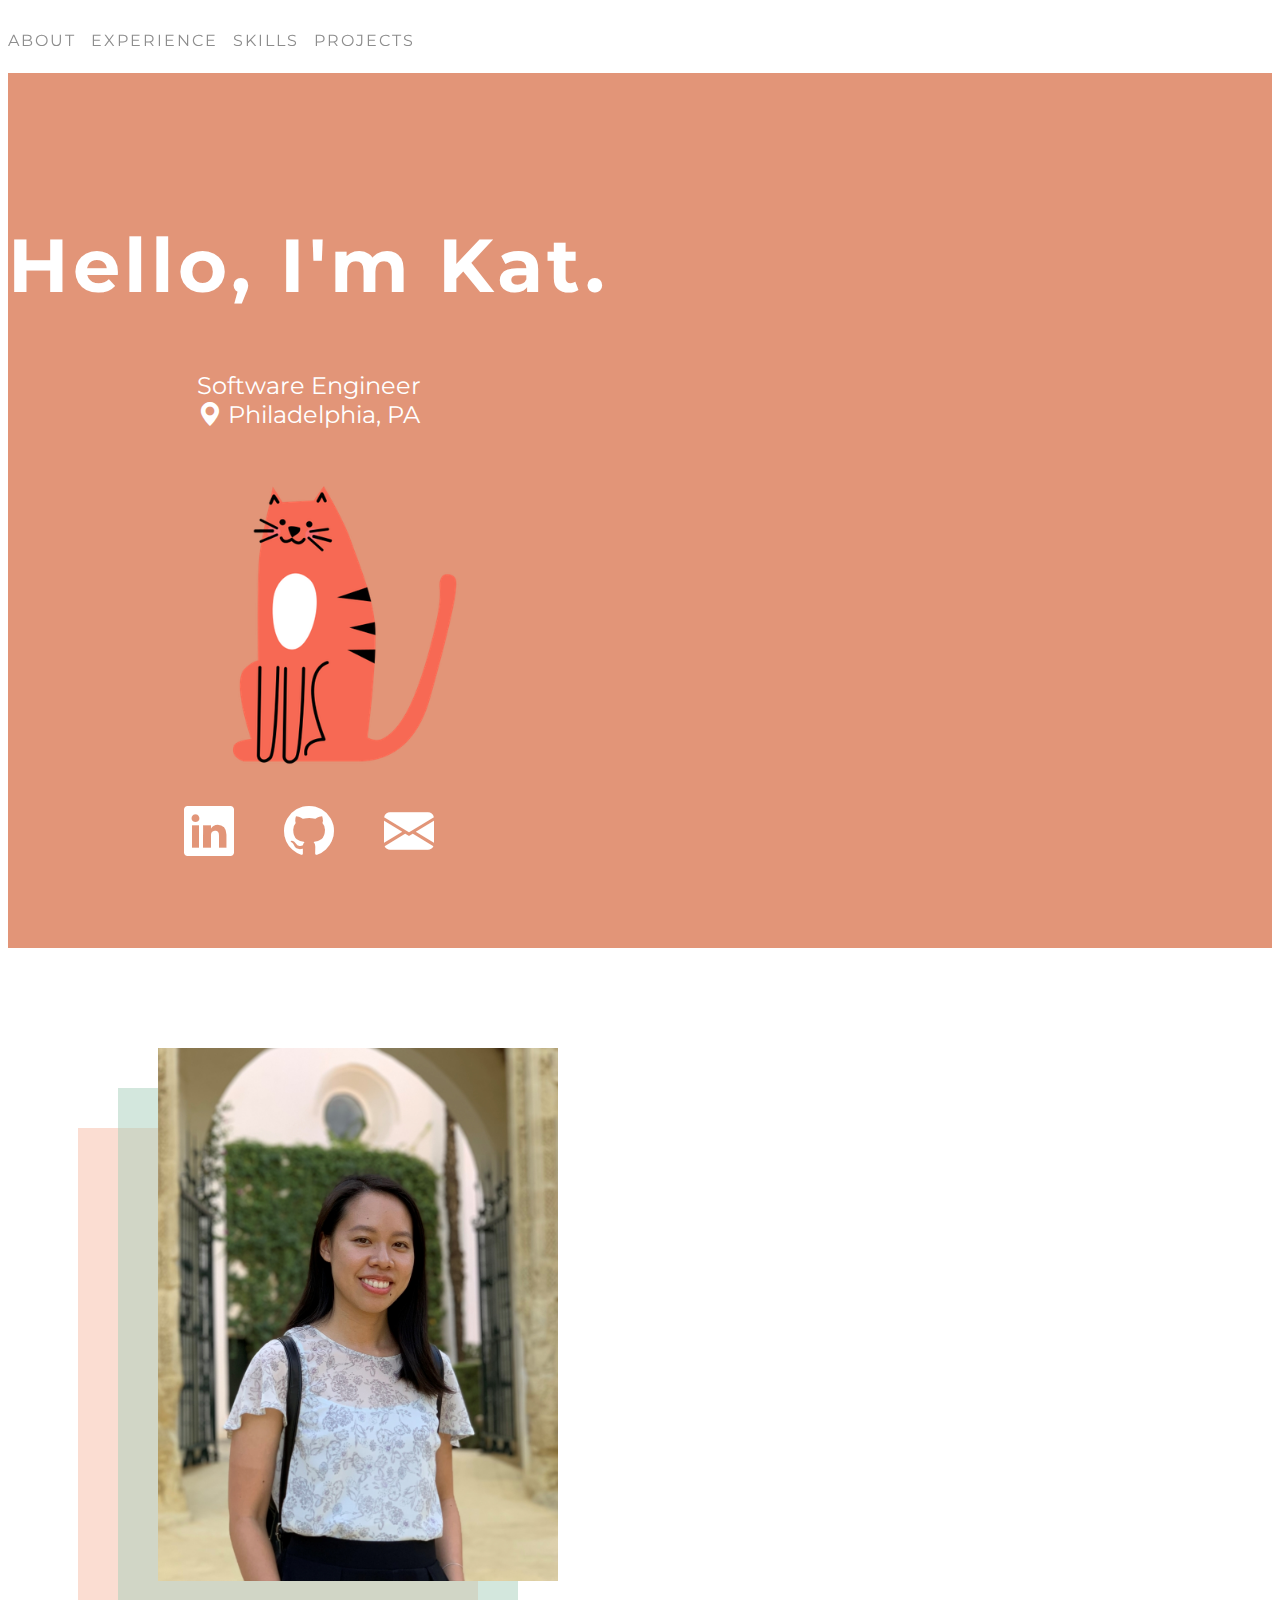
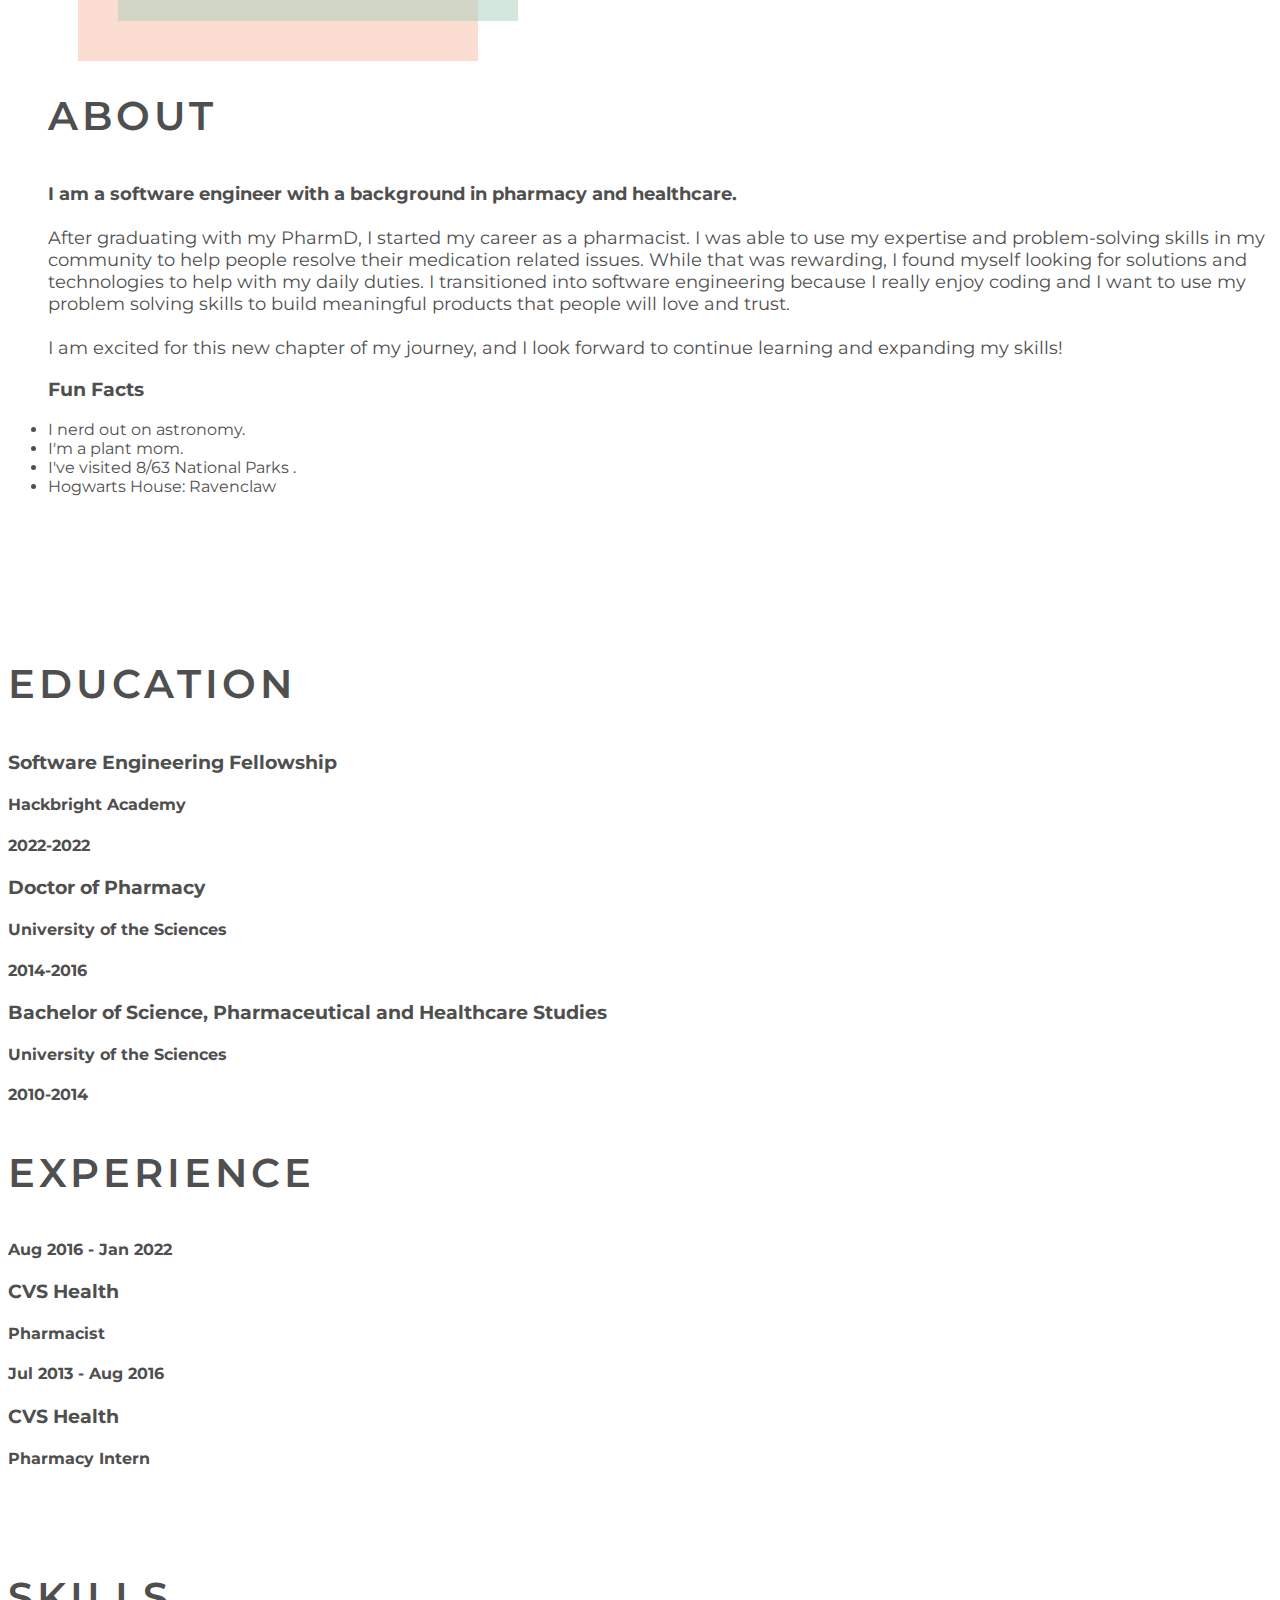
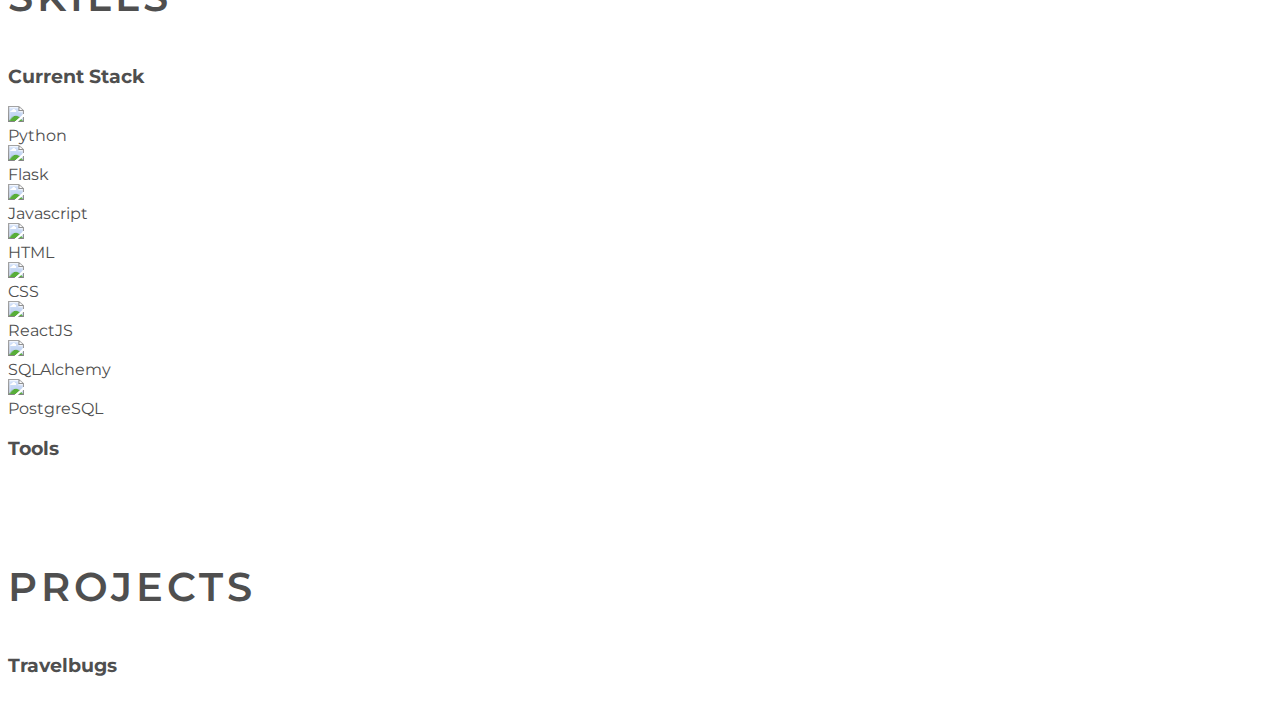
==== index.html @ 88a091b9 "updated about page, removed unused files" ====
<!DOCTYPE html>
<html lang="en">
  <head>
    <meta charset="UTF-8">
    <meta http-equiv="X-UA-Compatible" content="IE=edge">
    <meta name="viewport" content="initial-scale=1,maximum-scale=1,user-scalable=no">
    <meta name="description" content="Kat Jiang Portfolio">
    <meta name="author" content="Kat Jiang">
    <!-- Favicon -->
    <!-- <link rel="shortcut icon" type="image/svg+xml" href="/static/img/dragonfly-logo-dark.svg"/> -->

    <!-- Bootstrap -->
    <link href="https://cdn.jsdelivr.net/npm/bootstrap@5.1.3/dist/css/bootstrap.min.css" rel="stylesheet" integrity="sha384-1BmE4kWBq78iYhFldvKuhfTAU6auU8tT94WrHftjDbrCEXSU1oBoqyl2QvZ6jIW3" crossorigin="anonymous">
    <!-- Bootstrap Icons-->
    <link rel="stylesheet" href="https://cdn.jsdelivr.net/npm/bootstrap-icons@1.8.2/font/bootstrap-icons.css">

    <!-- Google fonts -->
    <link rel="preconnect" href="https://fonts.googleapis.com">
    <link rel="preconnect" href="https://fonts.gstatic.com" crossorigin>
    <link href="https://fonts.googleapis.com/css2?family=Montserrat:wght@300;400;600;700;800&display=swap" rel="stylesheet">
    <link href="https://fonts.googleapis.com/css2?family=Playfair+Display:wght@400;600;700&display=swap" rel="stylesheet">

    <!-- My style sheets -->
    <link href="index.css" rel="stylesheet">

    <!-- JavaScript Bundle with Popper -->
    <!-- <script src="https://cdn.jsdelivr.net/npm/bootstrap@5.1.3/dist/js/bootstrap.bundle.min.js" integrity="sha384-ka7Sk0Gln4gmtz2MlQnikT1wXgYsOg+OMhuP+IlRH9sENBO0LRn5q+8nbTov4+1p" crossorigin="anonymous"></script> -->

    <!-- Block title -->
    <title>
      Kat Jiang
    </title>
  </head>

  <body>
    <!-- Nav bar -->
    <nav id="navbar">
      <div class="container">
        <div class="nav">
          <a href="#about">About</a>
          <a href="#experience">Experience</a>
          <a href="#skills">Skills</a>
          <a href="#projects">Projects</a>
        </div>
      </div>
    </nav>
    <section id="start" class="main-section">
      <div class="container">
        <h1>Hello, I'm Kat.</h1>
        <div class="subtitle">
          Software Engineer <br>
          <i class="bi bi-geo-alt-fill"></i> Philadelphia, PA
        </div>
        <img src="img/orange-cat.png" class="cat">
        <div class="contact">
          <a href="https://www.linkedin.com/in/jiangkatherine/" target="_blank"><i class="bi bi-linkedin"></i></a>
          <a href="https://github.com/kat-jiang" target="_blank"><i class="bi bi-github"></i></a>
          <a href="mailto:katherine.jiang30@gmail.com" target="_blank"><i class="bi bi-envelope-fill"></i></a>
        </div>
      </div>
    </section>
    <section id="about">
      <div class="container">
        <div class="row">
          <div class="col-md-6 position-relative">
            <div class="img-container">
              <div class="shadow-one"></div>
              <div class="shadow-two"></div>
              <img src="img/portfolio-photo.jpg" class="profile-photo" alt="Kat's profile photo">
            </div>
          </div>
          <div class="col-md-6 bio">
            <h2>About</h2>
            <p>
              <b>I am a software engineer with a background in pharmacy and healthcare.</b>
              <br><br>
              After graduating with my PharmD, I started my career as a pharmacist. I was able to use my expertise and problem-solving skills in my community to help people resolve their medication related issues. While that was rewarding, I found myself looking for solutions and technologies to help with my daily duties. I transitioned into software engineering because I really enjoy coding and I want to use my problem solving skills to build meaningful products that people will love and trust.
              <br><br>
              I am excited for this new chapter of my journey, and I look forward to continue learning and expanding my skills!
            </p>
            <h3>Fun Facts</h3>
            <li>I nerd out on astronomy.</li>
            <li>I'm a plant mom.</li>
            <li>I've visited 8/63 National Parks .</li>
            <li>Hogwarts House: Ravenclaw</li>
          </div>
        </div>
      </div>
    </section>
    <section id="experience">
      <div class="container">
        <div class="row">
          <div class="col-md-6">
            <h2>Education</h2>
            <h3>Software Engineering Fellowship</h3>
            <h4>Hackbright Academy</h4>
            <h4>2022-2022</h4>
            <h3>Doctor of Pharmacy</h3>
            <h4>University of the Sciences</h4>
            <h4>2014-2016</h4>
            <h3>Bachelor of Science, Pharmaceutical and Healthcare Studies</h3>
            <h4>University of the Sciences</h4>
            <h4>2010-2014</h4>
          </div>
          <div class="col-md-6">
            <h2>Experience</h2>
            <h4>Aug 2016 - Jan 2022</h4>
            <h3>CVS Health</h3>
            <h4>Pharmacist</h4>

            <h4>Jul 2013 - Aug 2016</h4>
            <h3>CVS Health</h3>
            <h4>Pharmacy Intern</h4>
          </div>
        </div>
      </div>
    </section>
    <section id="skills">
      <div class="container">
        <h2>Skills</h2>

        <h3>Current Stack</h3>

        <img src="https://cdn.jsdelivr.net/gh/devicons/devicon/icons/python/python-original.svg" width="75"/>
        <div>Python</div>
        <img src="https://cdn.jsdelivr.net/gh/devicons/devicon/icons/flask/flask-original.svg" width="75"/>
        <div>Flask</div>
        <img src="https://cdn.jsdelivr.net/gh/devicons/devicon/icons/javascript/javascript-plain.svg" width="75"/>
        <div>Javascript</div>
        <img src="https://cdn.jsdelivr.net/gh/devicons/devicon/icons/html5/html5-plain.svg" width="75"/>
        <div>HTML</div>
        <img src="https://cdn.jsdelivr.net/gh/devicons/devicon/icons/css3/css3-plain.svg" width="75"/>
        <div>CSS</div>
        <img src="https://cdn.jsdelivr.net/gh/devicons/devicon/icons/react/react-original.svg" width="75"/>
        <div>ReactJS</div>
        <img src="https://cdn.jsdelivr.net/gh/devicons/devicon/icons/sqlalchemy/sqlalchemy-original.svg" width="75"/>
        <div>SQLAlchemy</div>
        <img src="https://cdn.jsdelivr.net/gh/devicons/devicon/icons/postgresql/postgresql-plain.svg" width="75"/>
        <div>PostgreSQL</div>

        <h3>Tools</h3>
      </div>
    </section>
    <section id="projects" class="background-primary">
      <div class="container">
        <h2>Projects</h2>
        <h3>Travelbugs</h3>
      </div>
    </section>
  </body>
</html>
---- index.css ----
body {
  font-family: 'Montserrat', sans-serif;
  color: #4F4F4F;
  --primary-color: #e29578;
  --primary-color-dark: #de8261;
  --primary-color-light: #f8bca6;
  --second-color: #81b29a;
  --second-color-light: #a7cfbc;
  --second-color-dark: #5c9479;
  --base-color: #4F4F4F;
  --base-color-light: #8d8d8d;
}

section {
  padding: 20px 0;
}

#navbar {
  padding: 0;
  background-color: rgba(255,255,255, 0);
  position: sticky;
  top: 0;
  height: 65px;
  display: flex;
  align-items: center;
}

#navbar a {
  text-transform: uppercase;
  letter-spacing: 2px;
  color: var(--base-color-light);
  text-decoration: none;
}

#navbar a:hover {
  color: var(--base-color-light);
  text-decoration: underline;
}

.nav {
  display: flex;
  gap: 15px;
  text-align: center;
  justify-content: center;
}

.main-section{
  background-color: var(--primary-color);
  color: white;
  height: calc(100vh - 65px);
}

#start {
  display: flex;
  align-items: center;
}

#start .container {
  text-align: center;
}

h1 {
  font-size: 75px;
  letter-spacing: 4px;
  font-weight: 700;
  padding-top: 10px;
  padding-bottom: 10px;
}

.subtitle {
  font-size: 24px;
  margin-bottom: 30px;
}

.cat {
  margin-left: 75px;
  width: 275px;
}

.contact {
  margin-top: 20px;
  display: flex;
  justify-content: center;
  gap: 50px;
}

.contact a {
  font-size: 50px;
  color: white;
  opacity: 1;
}

.contact a:hover {
  opacity: 0.7;
}

h2 {
  font-size: 40px;
  letter-spacing: 4px;
  text-transform: uppercase;
  font-weight: 600;
  padding-top: 10px;
  padding-bottom: 10px;
}

#about {
  padding: 100px 0;
}
.img-container {
  position: relative;
  min-height: 600px;
  width: 550px;
  top: 0;
  bottom: 0;
}

.shadow-one {
  position: absolute;
  width: 400px;
  max-width: 100%;
  height: 533px;
  background-color: var(--primary-color-light);
  opacity: 0.5;
  top: 80px;
  right: 80px;
}

.shadow-two {
  position: absolute;
  width: 400px;
  max-width: 100%;
  height: 533px;
  background-color: var(--second-color-light);
  opacity: 0.5;
  top: 40px;
  right: 40px;
}

.profile-photo {
  position: absolute;
  width: 400px;
  max-width: 100%;
  top: 0;
  right: 0;
}


.bio {
  padding: 0 0 0 40px;
}

p {
  font-size: 18px;
}
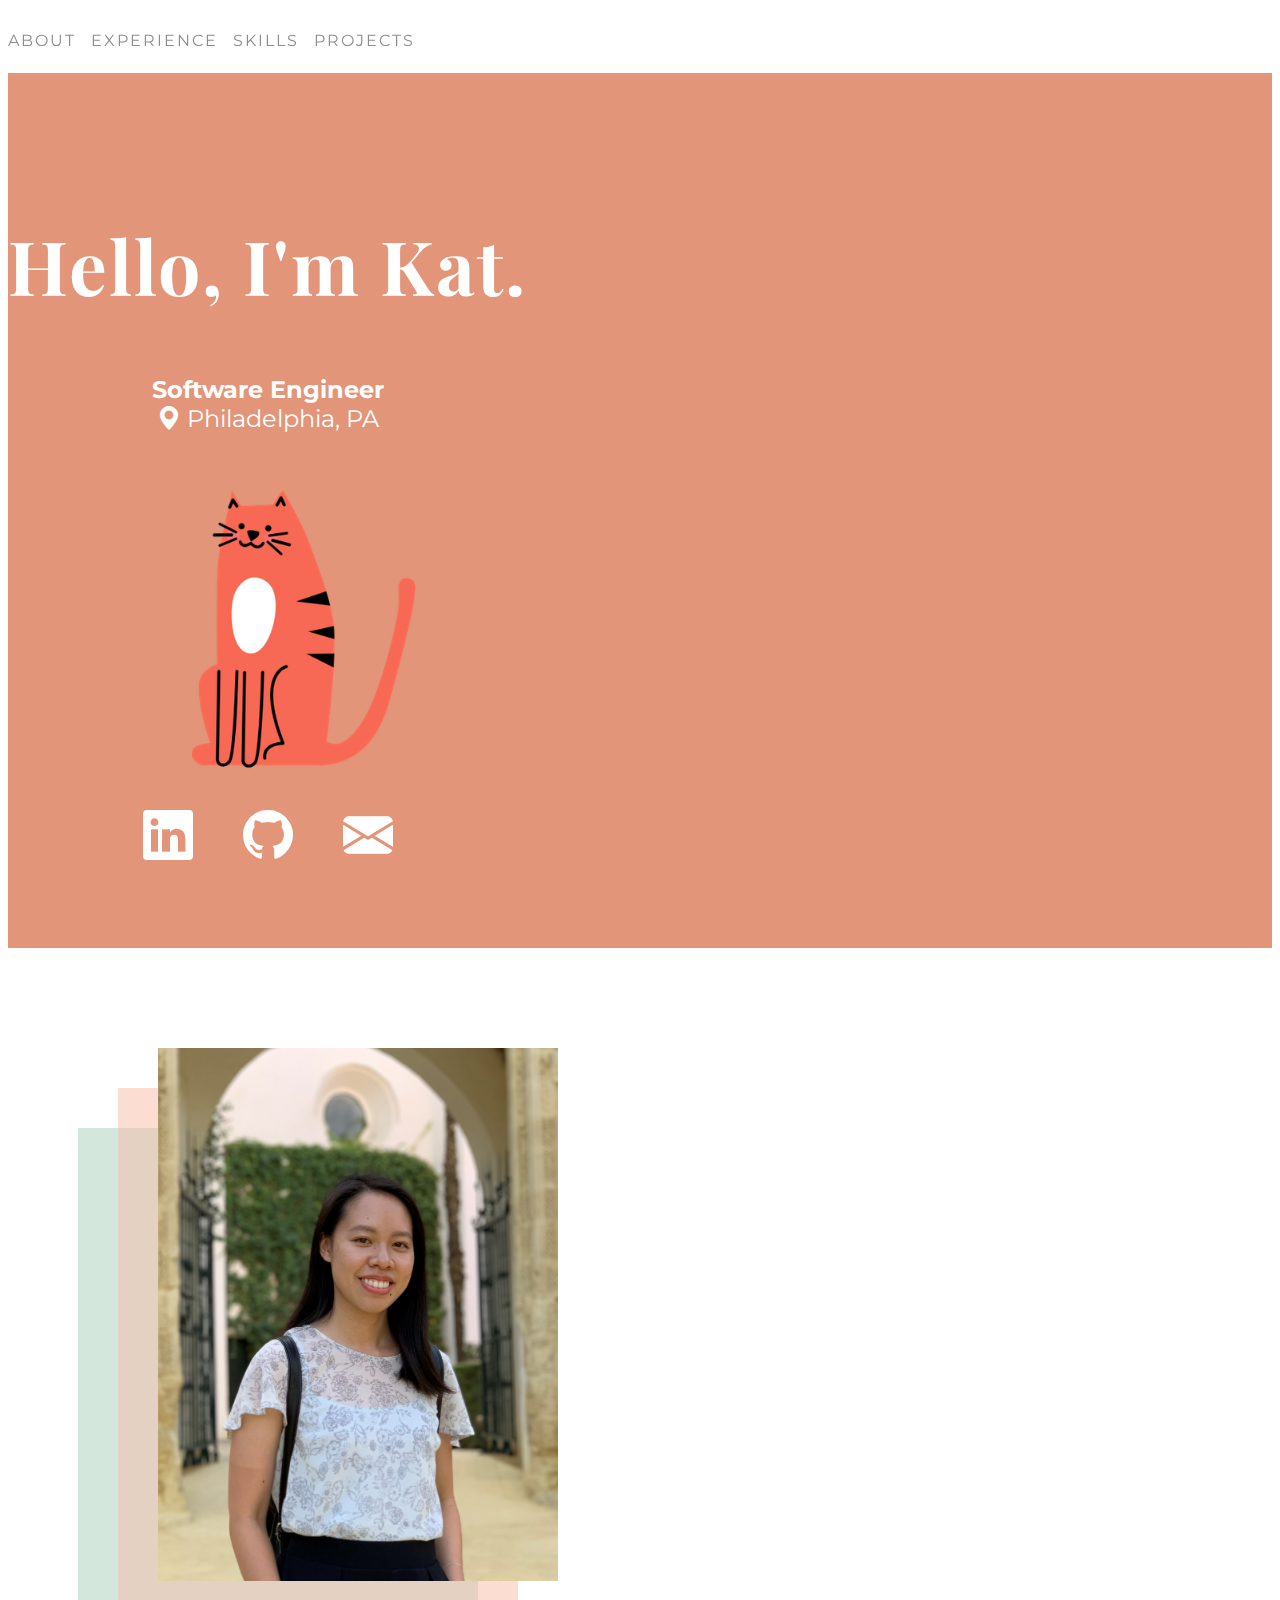
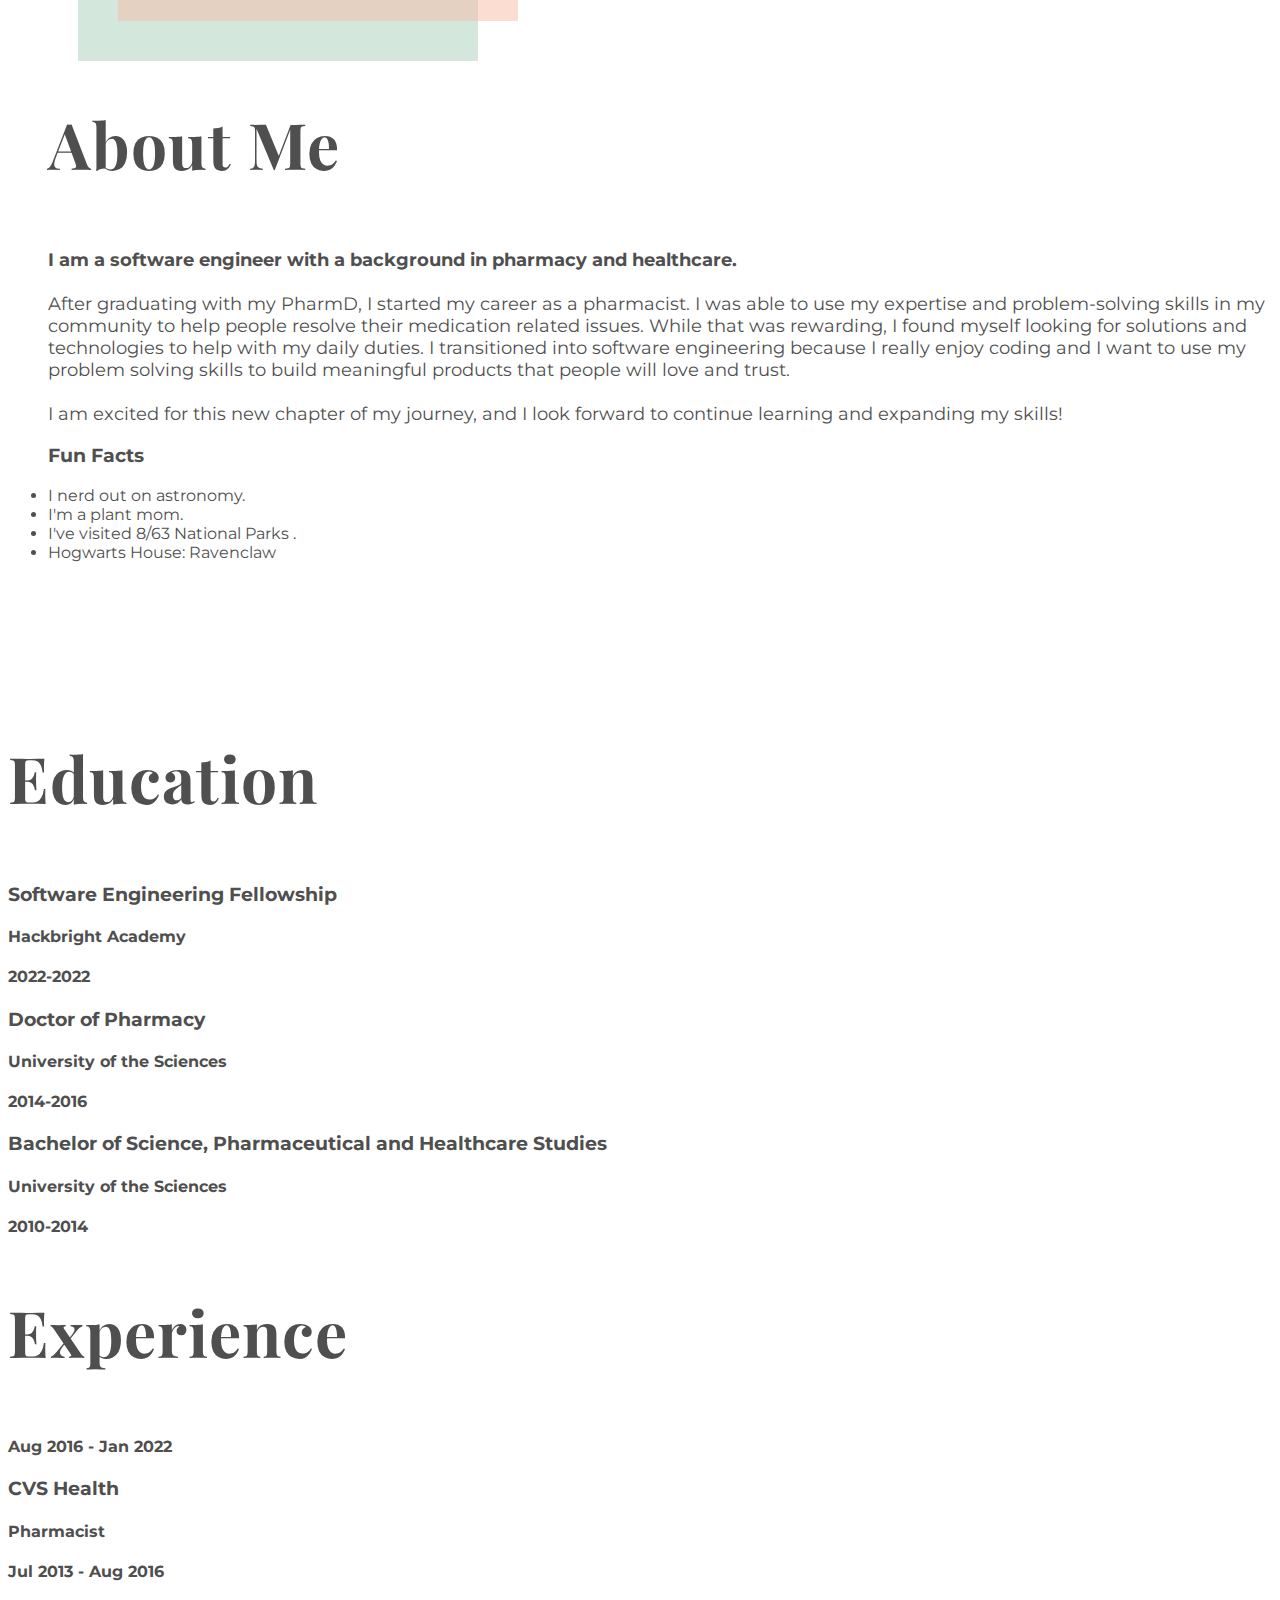
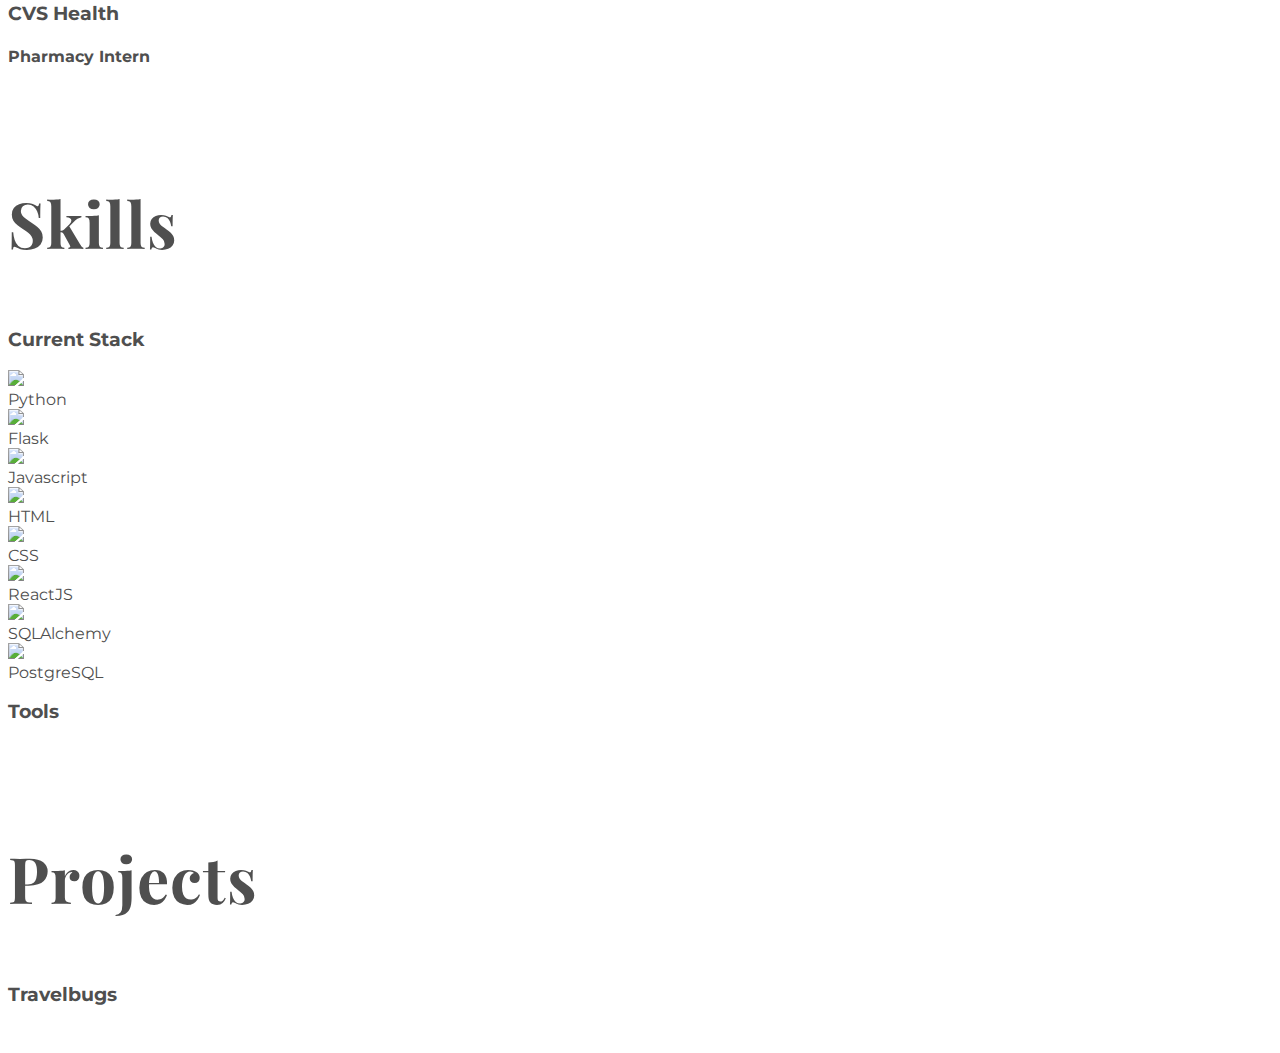
==== commit e6680058: "updated styling" ====
--- a/index.html
+++ b/index.html
@@ -48,7 +48,7 @@
       <div class="container">
         <h1>Hello, I'm Kat.</h1>
         <div class="subtitle">
-          Software Engineer <br>
+          <strong>Software Engineer</strong> <br>
           <i class="bi bi-geo-alt-fill"></i> Philadelphia, PA
         </div>
         <img src="img/orange-cat.png" class="cat">
@@ -70,7 +70,7 @@
             </div>
           </div>
           <div class="col-md-6 bio">
-            <h2>About</h2>
+            <h2>About Me</h2>
             <p>
               <b>I am a software engineer with a background in pharmacy and healthcare.</b>
               <br><br>
--- a/index.css
+++ b/index.css
@@ -9,6 +9,10 @@
   --second-color-dark: #5c9479;
   --base-color: #4F4F4F;
   --base-color-light: #8d8d8d;
+}
+
+h1, h2 {
+  font-family: 'Playfair Display', 'Montserrat', serif;
 }
 
 section {
@@ -46,6 +50,7 @@
 
 .main-section{
   background-color: var(--primary-color);
+  /* background-color: var(--second-color-light); */
   color: white;
   height: calc(100vh - 65px);
 }
@@ -61,7 +66,7 @@
 
 h1 {
   font-size: 75px;
-  letter-spacing: 4px;
+  letter-spacing: 2px;
   font-weight: 700;
   padding-top: 10px;
   padding-bottom: 10px;
@@ -95,11 +100,9 @@
 }
 
 h2 {
-  font-size: 40px;
-  letter-spacing: 4px;
-  text-transform: uppercase;
-  font-weight: 600;
-  padding-top: 10px;
+  font-size: 64px;
+  letter-spacing: 1px;
+  font-weight: 700;
   padding-bottom: 10px;
 }
 
@@ -120,6 +123,7 @@
   max-width: 100%;
   height: 533px;
   background-color: var(--primary-color-light);
+  background-color: var(--second-color-light);
   opacity: 0.5;
   top: 80px;
   right: 80px;
@@ -131,6 +135,7 @@
   max-width: 100%;
   height: 533px;
   background-color: var(--second-color-light);
+  background-color: var(--primary-color-light);
   opacity: 0.5;
   top: 40px;
   right: 40px;
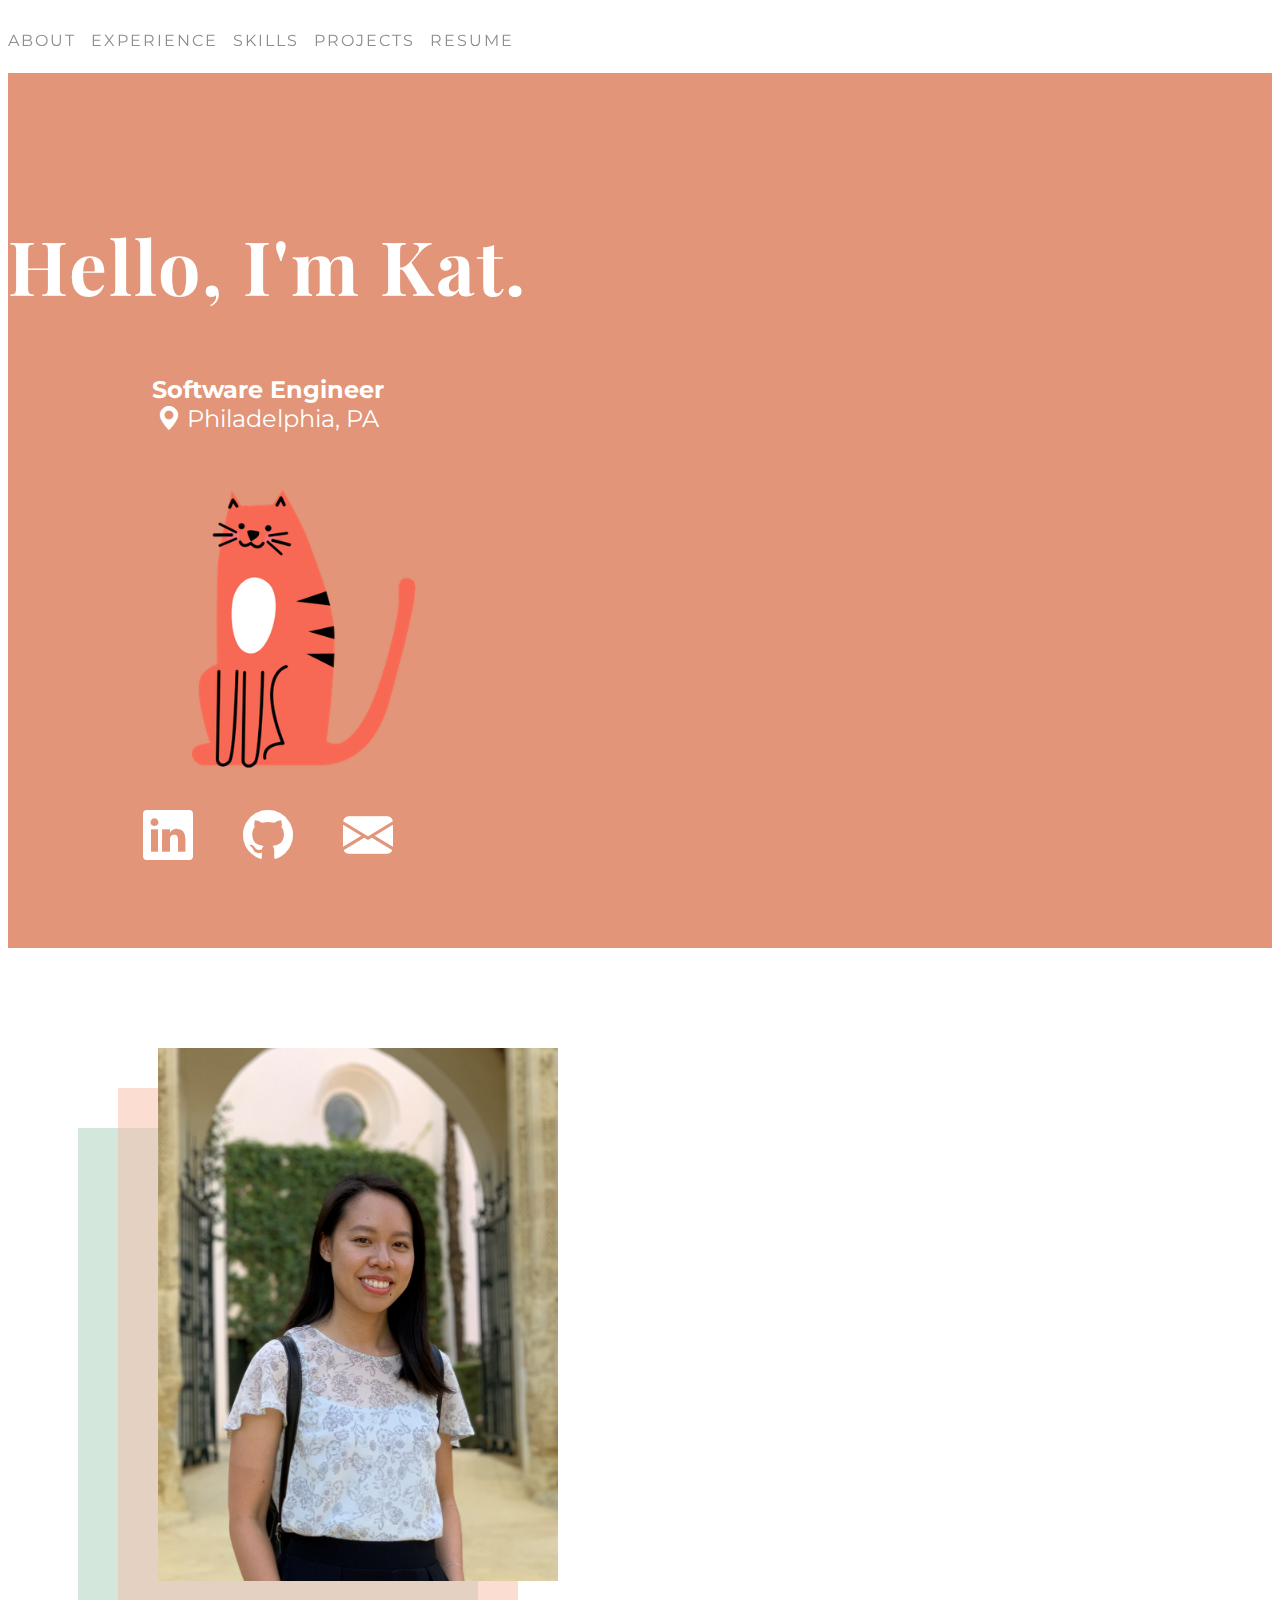
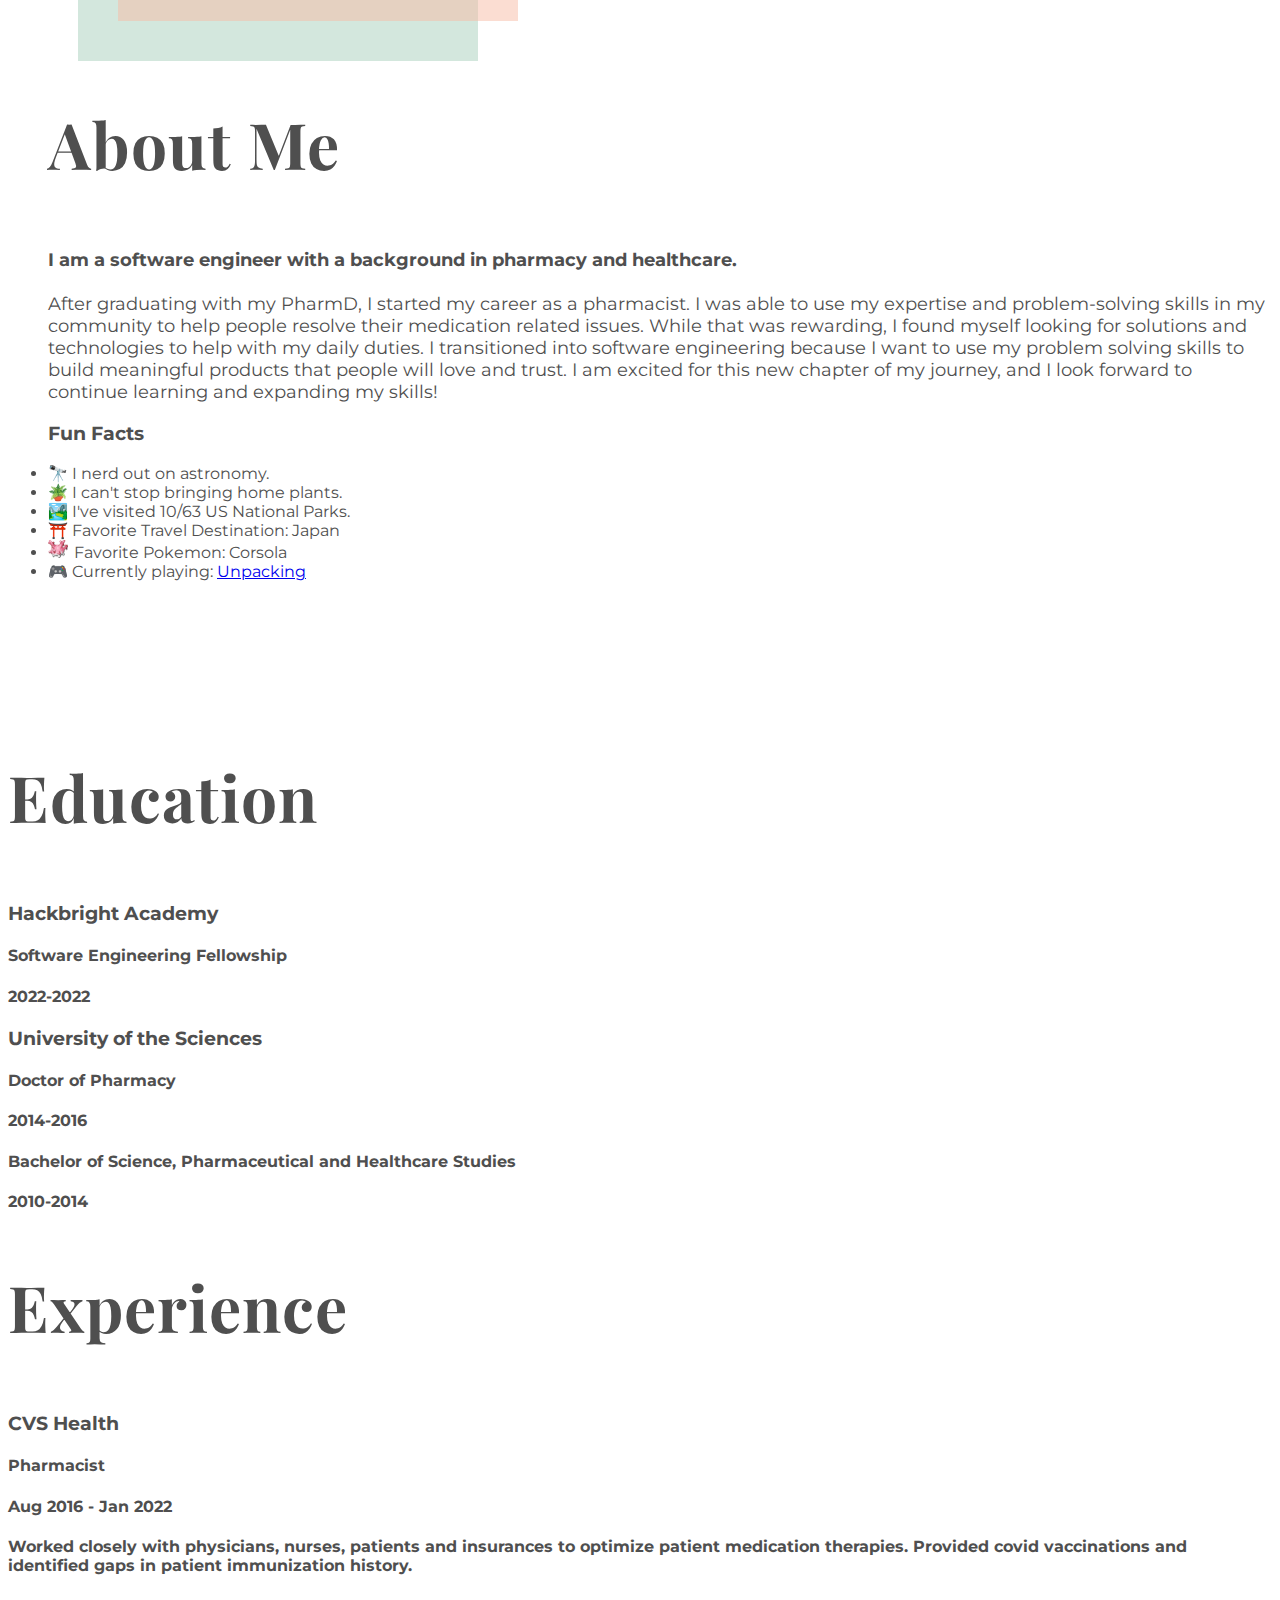
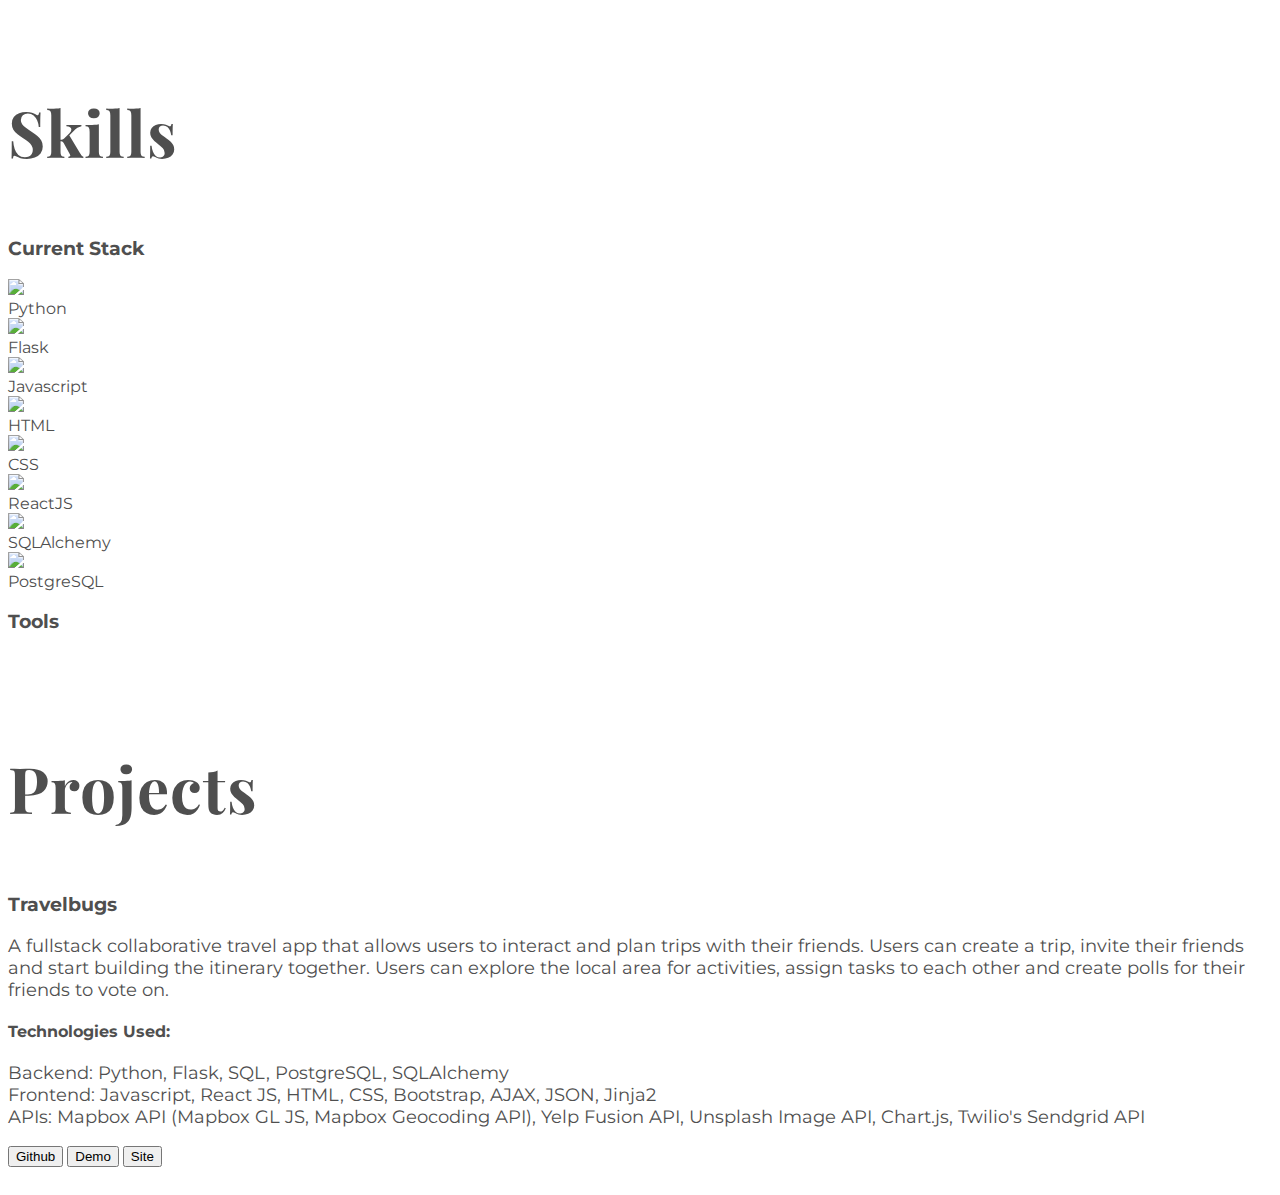
==== commit 4ef7c81d: "updated about and project content" ====
--- a/index.html
+++ b/index.html
@@ -41,6 +41,7 @@
           <a href="#experience">Experience</a>
           <a href="#skills">Skills</a>
           <a href="#projects">Projects</a>
+          <a href="">Resume</a>
         </div>
       </div>
     </nav>
@@ -62,27 +63,29 @@
     <section id="about">
       <div class="container">
         <div class="row">
-          <div class="col-md-6 position-relative">
+          <div class="col-lg-6 position-relative">
             <div class="img-container">
               <div class="shadow-one"></div>
               <div class="shadow-two"></div>
               <img src="img/portfolio-photo.jpg" class="profile-photo" alt="Kat's profile photo">
             </div>
           </div>
-          <div class="col-md-6 bio">
+          <div class="col-lg-6 bio">
             <h2>About Me</h2>
             <p>
               <b>I am a software engineer with a background in pharmacy and healthcare.</b>
               <br><br>
-              After graduating with my PharmD, I started my career as a pharmacist. I was able to use my expertise and problem-solving skills in my community to help people resolve their medication related issues. While that was rewarding, I found myself looking for solutions and technologies to help with my daily duties. I transitioned into software engineering because I really enjoy coding and I want to use my problem solving skills to build meaningful products that people will love and trust.
-              <br><br>
+              After graduating with my PharmD, I started my career as a pharmacist. I was able to use my expertise and problem-solving skills in my community to help people resolve their medication related issues. While that was rewarding, I found myself looking for solutions and technologies to help with my daily duties. I transitioned into software engineering because I want to use my problem solving skills to build meaningful products that people will love and trust.
+              <!-- <br><br> -->
               I am excited for this new chapter of my journey, and I look forward to continue learning and expanding my skills!
             </p>
             <h3>Fun Facts</h3>
-            <li>I nerd out on astronomy.</li>
-            <li>I'm a plant mom.</li>
-            <li>I've visited 8/63 National Parks .</li>
-            <li>Hogwarts House: Ravenclaw</li>
+            <li>🔭 I nerd out on astronomy.</li>
+            <li>🪴 I can't stop bringing home plants.</li>
+            <li>🏞️ I've visited 10/63 US National Parks.</li>
+            <li>⛩️ Favorite Travel Destination: Japan</li>
+            <li><img src="img/icon-corsola.png" class="corsola-icon"> Favorite Pokemon: Corsola</li>
+            <li>🎮 Currently playing: <a href="https://www.nintendo.com/store/products/unpacking-switch/" target="_blank">Unpacking</a></li>
           </div>
         </div>
       </div>
@@ -92,25 +95,22 @@
         <div class="row">
           <div class="col-md-6">
             <h2>Education</h2>
-            <h3>Software Engineering Fellowship</h3>
-            <h4>Hackbright Academy</h4>
+            <h3>Hackbright Academy</h3>
+            <h4>Software Engineering Fellowship</h4>
             <h4>2022-2022</h4>
-            <h3>Doctor of Pharmacy</h3>
-            <h4>University of the Sciences</h4>
+            <h3>University of the Sciences</h3>
+            <h4>Doctor of Pharmacy</h4>
             <h4>2014-2016</h4>
-            <h3>Bachelor of Science, Pharmaceutical and Healthcare Studies</h3>
-            <h4>University of the Sciences</h4>
+            <h4>Bachelor of Science, Pharmaceutical and Healthcare Studies</h4>
             <h4>2010-2014</h4>
           </div>
           <div class="col-md-6">
             <h2>Experience</h2>
-            <h4>Aug 2016 - Jan 2022</h4>
+
             <h3>CVS Health</h3>
             <h4>Pharmacist</h4>
-
-            <h4>Jul 2013 - Aug 2016</h4>
-            <h3>CVS Health</h3>
-            <h4>Pharmacy Intern</h4>
+            <h4>Aug 2016 - Jan 2022</h4>
+            <h4>Worked closely with physicians, nurses, patients and insurances to optimize patient medication therapies. Provided covid vaccinations and identified gaps in patient immunization history.</h4>
           </div>
         </div>
       </div>
@@ -145,6 +145,18 @@
       <div class="container">
         <h2>Projects</h2>
         <h3>Travelbugs</h3>
+        <p>A fullstack collaborative travel app that allows users to interact and plan trips with their friends. Users can create a trip, invite their friends and start building the itinerary together. Users can explore the local area for activities, assign tasks to each other and create polls for their friends to vote on.</p>
+        <h4>Technologies Used:</h4>
+        <p>
+          Backend: Python, Flask, SQL, PostgreSQL, SQLAlchemy
+          <br>
+          Frontend: Javascript, React JS, HTML, CSS, Bootstrap, AJAX, JSON, Jinja2
+          <br>
+          APIs: Mapbox API (Mapbox GL JS, Mapbox Geocoding API), Yelp Fusion API, Unsplash Image API, Chart.js, Twilio's Sendgrid API
+        </p>
+        <button>Github</button>
+        <button>Demo</button>
+        <button>Site</button>
       </div>
     </section>
   </body>
--- a/index.css
+++ b/index.css
@@ -23,6 +23,7 @@
   padding: 0;
   background-color: rgba(255,255,255, 0);
   position: sticky;
+  z-index: 10;
   top: 0;
   height: 65px;
   display: flex;
@@ -109,10 +110,12 @@
 #about {
   padding: 100px 0;
 }
+
 .img-container {
   position: relative;
   min-height: 600px;
   width: 550px;
+  max-width: 100%;
   top: 0;
   bottom: 0;
 }
@@ -156,4 +159,10 @@
 
 p {
   font-size: 18px;
+}
+
+.corsola-icon {
+  display: inline-flex;
+  width: 1.25rem;
+  margin-right: 2px;
 }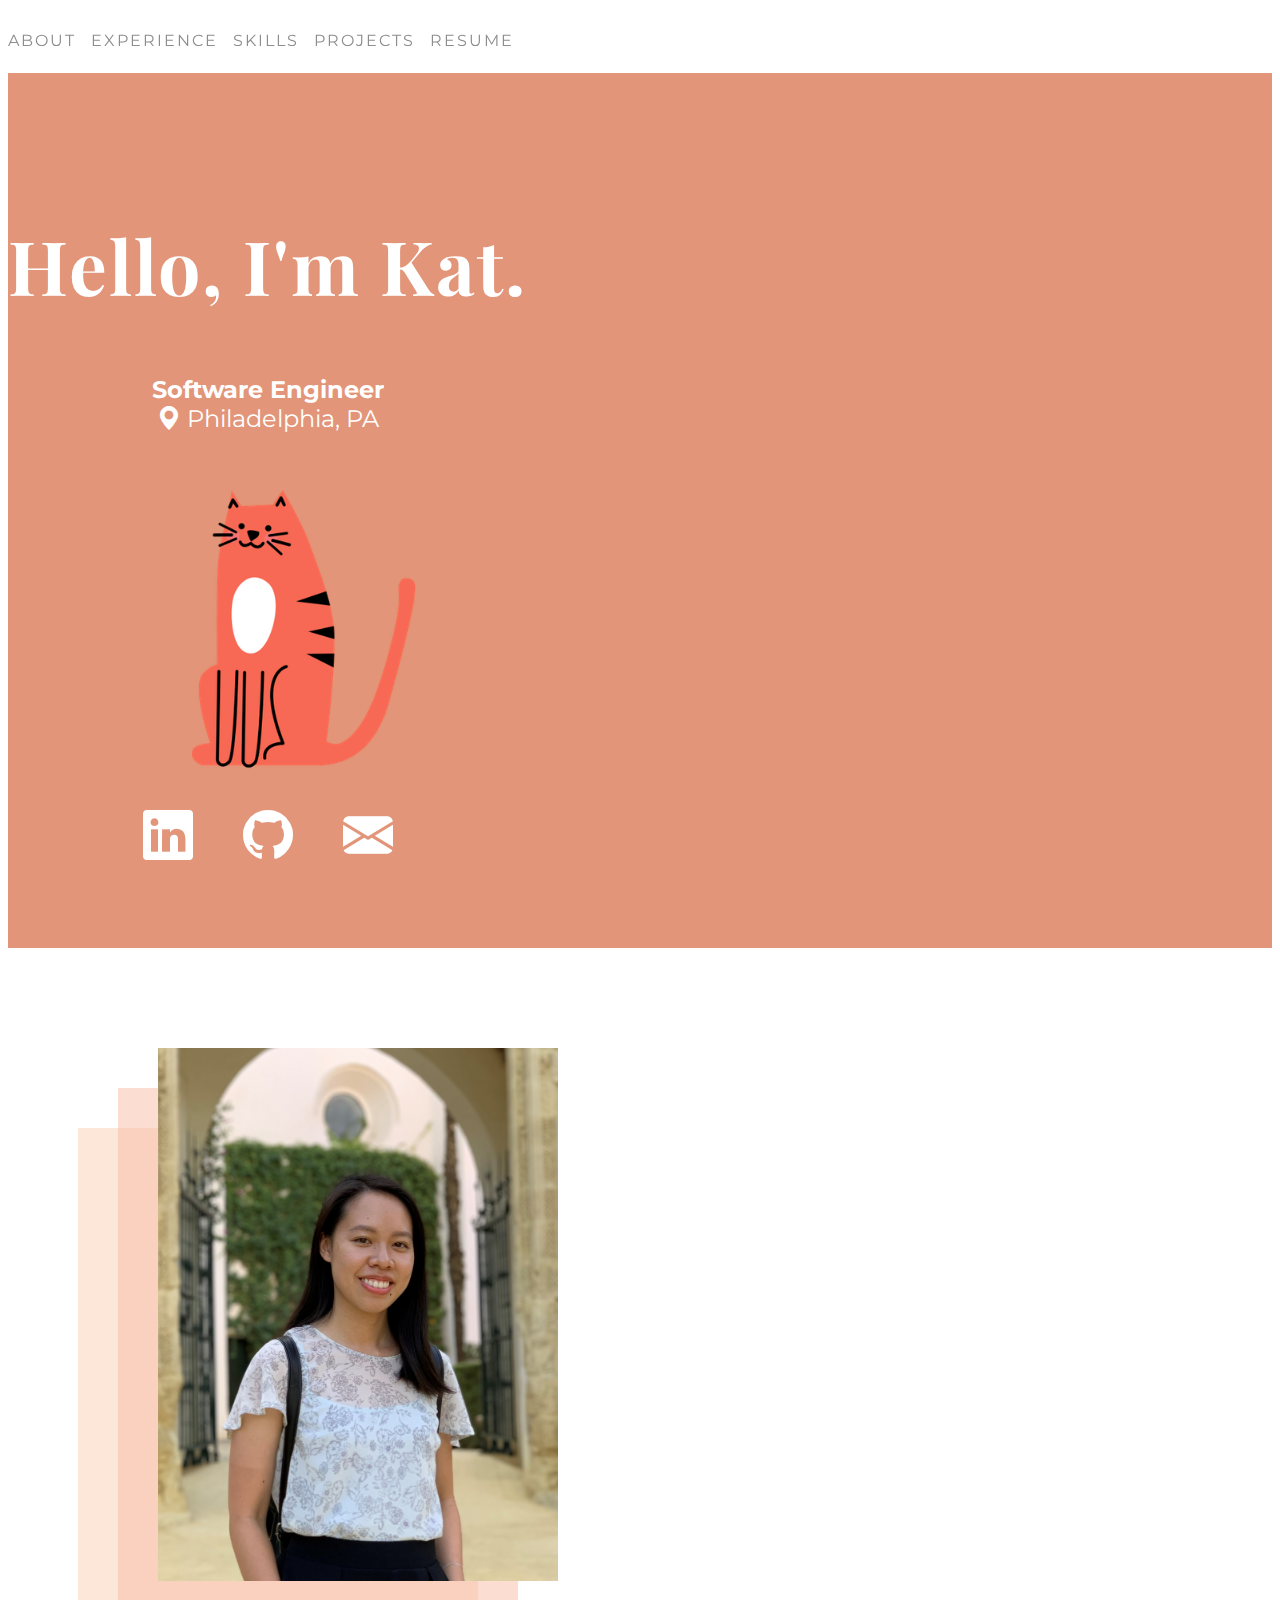
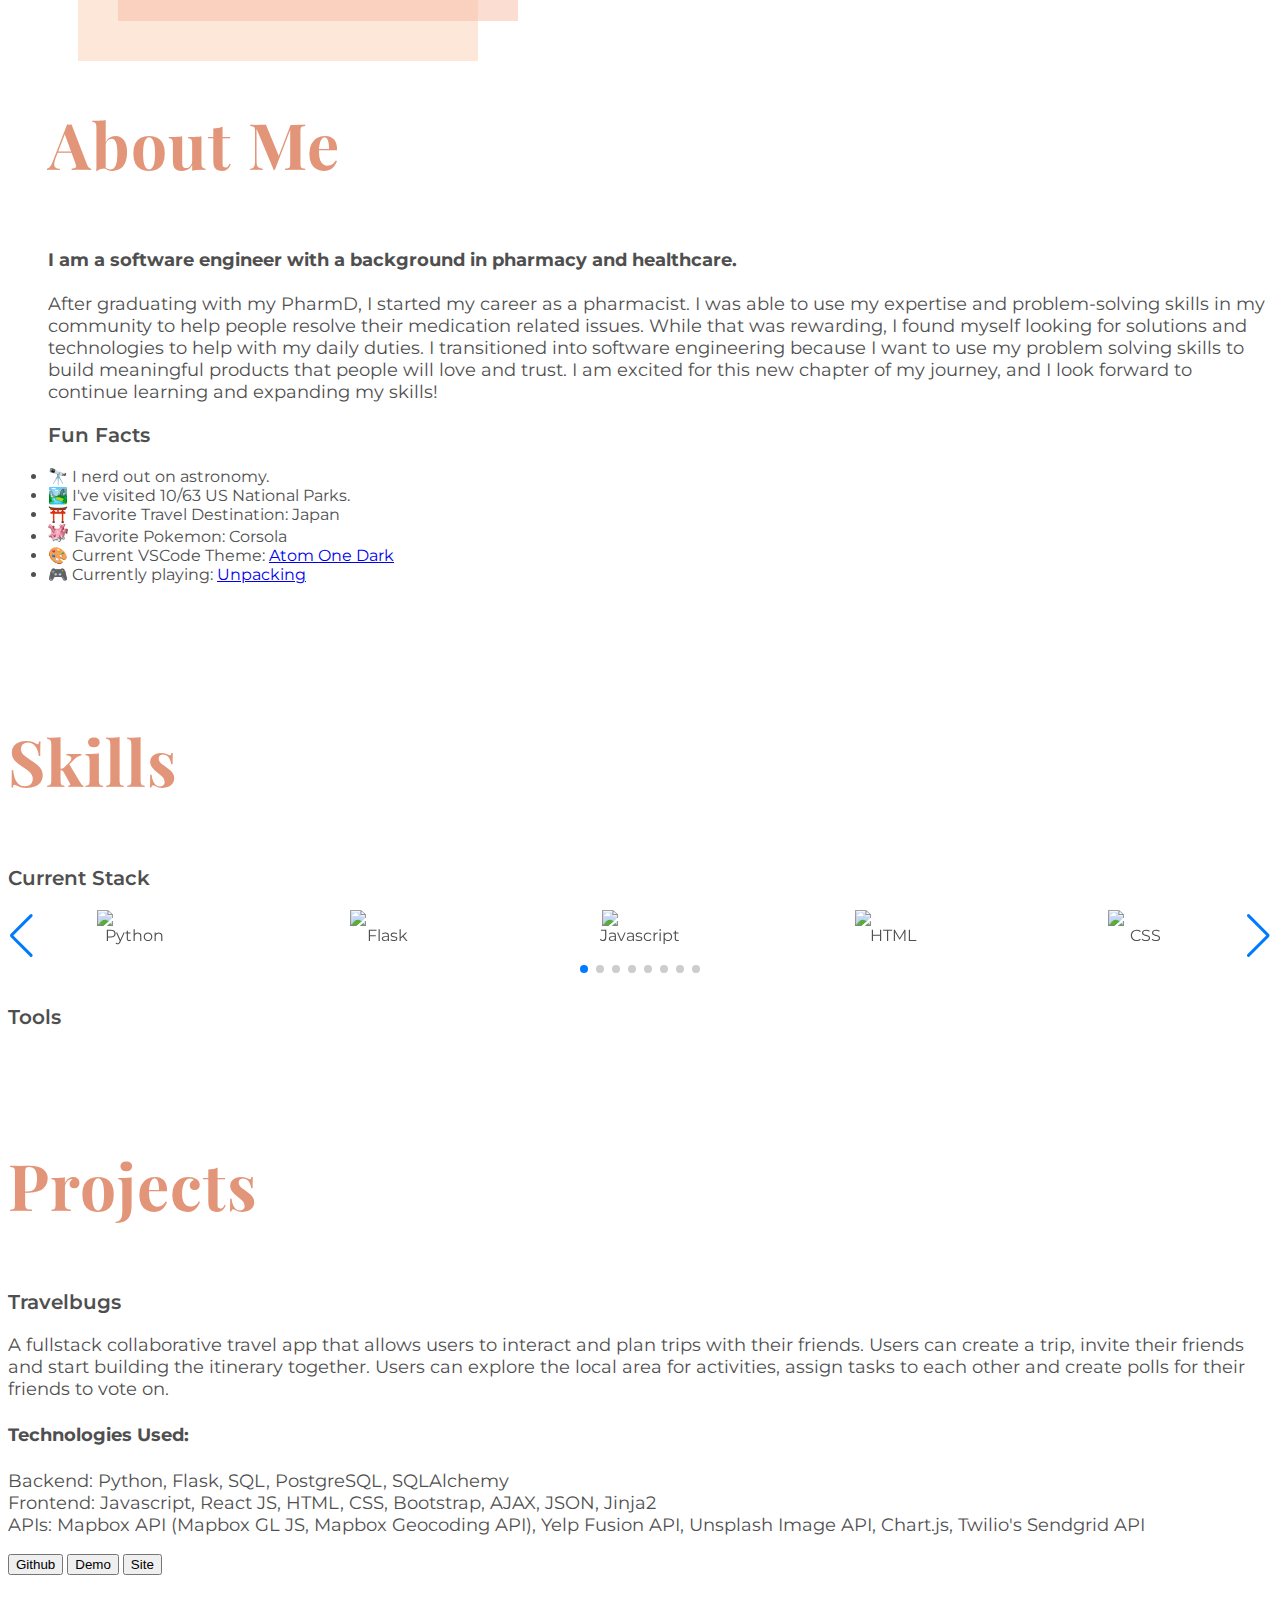
==== commit e846bab7: "added swiper api to skills section" ====
--- a/index.html
+++ b/index.html
@@ -7,7 +7,7 @@
     <meta name="description" content="Kat Jiang Portfolio">
     <meta name="author" content="Kat Jiang">
     <!-- Favicon -->
-    <!-- <link rel="shortcut icon" type="image/svg+xml" href="/static/img/dragonfly-logo-dark.svg"/> -->
+    <link rel="shortcut icon" type="image/svg+xml" href="img/cat-animal.svg"/>
 
     <!-- Bootstrap -->
     <link href="https://cdn.jsdelivr.net/npm/bootstrap@5.1.3/dist/css/bootstrap.min.css" rel="stylesheet" integrity="sha384-1BmE4kWBq78iYhFldvKuhfTAU6auU8tT94WrHftjDbrCEXSU1oBoqyl2QvZ6jIW3" crossorigin="anonymous">
@@ -20,6 +20,9 @@
     <link href="https://fonts.googleapis.com/css2?family=Montserrat:wght@300;400;600;700;800&display=swap" rel="stylesheet">
     <link href="https://fonts.googleapis.com/css2?family=Playfair+Display:wght@400;600;700&display=swap" rel="stylesheet">
 
+    <!-- Link Swiper's CSS -->
+    <link rel="stylesheet" href="https://unpkg.com/swiper/swiper-bundle.min.css"/>
+
     <!-- My style sheets -->
     <link href="index.css" rel="stylesheet">
 
@@ -28,7 +31,7 @@
 
     <!-- Block title -->
     <title>
-      Kat Jiang
+      Kat Jiang: Software Engineer
     </title>
   </head>
 
@@ -81,16 +84,17 @@
             </p>
             <h3>Fun Facts</h3>
             <li>🔭 I nerd out on astronomy.</li>
-            <li>🪴 I can't stop bringing home plants.</li>
+            <!-- <li>🪴 I can't stop bringing home plants.</li> -->
             <li>🏞️ I've visited 10/63 US National Parks.</li>
             <li>⛩️ Favorite Travel Destination: Japan</li>
             <li><img src="img/icon-corsola.png" class="corsola-icon"> Favorite Pokemon: Corsola</li>
+            <li>🎨 Current VSCode Theme: <a href="https://marketplace.visualstudio.com/items?itemName=akamud.vscode-theme-onedark" target="_blank">Atom One Dark</a></li>
             <li>🎮 Currently playing: <a href="https://www.nintendo.com/store/products/unpacking-switch/" target="_blank">Unpacking</a></li>
           </div>
         </div>
       </div>
     </section>
-    <section id="experience">
+    <!-- <section id="experience">
       <div class="container">
         <div class="row">
           <div class="col-md-6">
@@ -101,7 +105,7 @@
             <h3>University of the Sciences</h3>
             <h4>Doctor of Pharmacy</h4>
             <h4>2014-2016</h4>
-            <h4>Bachelor of Science, Pharmaceutical and Healthcare Studies</h4>
+            <h4>B.S. Pharmaceutical and Healthcare Studies</h4>
             <h4>2010-2014</h4>
           </div>
           <div class="col-md-6">
@@ -114,34 +118,76 @@
           </div>
         </div>
       </div>
-    </section>
+    </section> -->
     <section id="skills">
       <div class="container">
         <h2>Skills</h2>
 
         <h3>Current Stack</h3>
-
-        <img src="https://cdn.jsdelivr.net/gh/devicons/devicon/icons/python/python-original.svg" width="75"/>
-        <div>Python</div>
-        <img src="https://cdn.jsdelivr.net/gh/devicons/devicon/icons/flask/flask-original.svg" width="75"/>
-        <div>Flask</div>
-        <img src="https://cdn.jsdelivr.net/gh/devicons/devicon/icons/javascript/javascript-plain.svg" width="75"/>
-        <div>Javascript</div>
-        <img src="https://cdn.jsdelivr.net/gh/devicons/devicon/icons/html5/html5-plain.svg" width="75"/>
-        <div>HTML</div>
-        <img src="https://cdn.jsdelivr.net/gh/devicons/devicon/icons/css3/css3-plain.svg" width="75"/>
-        <div>CSS</div>
-        <img src="https://cdn.jsdelivr.net/gh/devicons/devicon/icons/react/react-original.svg" width="75"/>
-        <div>ReactJS</div>
-        <img src="https://cdn.jsdelivr.net/gh/devicons/devicon/icons/sqlalchemy/sqlalchemy-original.svg" width="75"/>
-        <div>SQLAlchemy</div>
-        <img src="https://cdn.jsdelivr.net/gh/devicons/devicon/icons/postgresql/postgresql-plain.svg" width="75"/>
-        <div>PostgreSQL</div>
-
-        <h3>Tools</h3>
-      </div>
-    </section>
-    <section id="projects" class="background-primary">
+        <div class="swiper">
+          <!-- Additional required wrapper -->
+          <div class="swiper-wrapper">
+            <!-- Slides -->
+            <div class="swiper-slide">
+              <div class="swiper-icons">
+                <img src="https://cdn.jsdelivr.net/gh/devicons/devicon/icons/python/python-original.svg" width="75"/>
+                <div>Python</div>
+              </div>
+            </div>
+            <div class="swiper-slide">
+              <div class="swiper-icons">
+                <img src="https://cdn.jsdelivr.net/gh/devicons/devicon/icons/flask/flask-original.svg" width="75"/>
+                <div>Flask</div>
+              </div>
+            </div>
+            <div class="swiper-slide">
+              <div class="swiper-icons">
+                <img src="https://cdn.jsdelivr.net/gh/devicons/devicon/icons/javascript/javascript-plain.svg" width="75"/>
+                <div>Javascript</div>
+              </div>
+            </div>
+            <div class="swiper-slide">
+              <div class="swiper-icons">
+                <img src="https://cdn.jsdelivr.net/gh/devicons/devicon/icons/html5/html5-plain.svg" width="75"/>
+                <div>HTML</div>
+              </div>
+            </div>
+            <div class="swiper-slide">
+              <div class="swiper-icons">
+                <img src="https://cdn.jsdelivr.net/gh/devicons/devicon/icons/css3/css3-plain.svg" width="75"/>
+                <div>CSS</div>
+              </div>
+            </div>
+            <div class="swiper-slide">
+              <div class="swiper-icons">
+                <img src="https://cdn.jsdelivr.net/gh/devicons/devicon/icons/react/react-original.svg" width="75"/>
+                <div>ReactJS</div>
+              </div>
+            </div>
+            <div class="swiper-slide">
+              <div class="swiper-icons">
+                <img src="https://cdn.jsdelivr.net/gh/devicons/devicon/icons/sqlalchemy/sqlalchemy-original.svg" width="75"/>
+                <div>SQLAlchemy</div>
+              </div>
+            </div>
+            <div class="swiper-slide">
+              <div class="swiper-icons">
+                <img src="https://cdn.jsdelivr.net/gh/devicons/devicon/icons/postgresql/postgresql-plain.svg" width="75"/>
+                <div>PostgreSQL</div>
+              </div>
+            </div>
+          </div>
+          <!-- If we need pagination -->
+          <div class="swiper-pagination"></div>
+
+          <!-- If we need navigation buttons -->
+          <div class="swiper-button-prev"></div>
+          <div class="swiper-button-next"></div>
+        </div>
+      <h3>Tools</h3>
+      </div>
+    </section>
+    <section id="projects">
       <div class="container">
         <h2>Projects</h2>
         <h3>Travelbugs</h3>
@@ -159,5 +205,25 @@
         <button>Site</button>
       </div>
     </section>
+
+    <!-- Swiper JS -->
+    <script src="https://unpkg.com/swiper/swiper-bundle.min.js"></script>
+    <script>
+      const swiper = new Swiper(".swiper", {
+        slidesPerView: 5,
+        // spaceBetween: 5,
+        allowTouchMove: false,
+        pagination: {
+          el: ".swiper-pagination",
+          clickable: true,
+        },
+        loop: true,
+        navigation: {
+        nextEl: '.swiper-button-next',
+        prevEl: '.swiper-button-prev',
+        },
+      });
+    </script>
+
   </body>
 </html>
--- a/index.css
+++ b/index.css
@@ -105,10 +105,11 @@
   letter-spacing: 1px;
   font-weight: 700;
   padding-bottom: 10px;
+  color: var(--primary-color)
 }
 
 #about {
-  padding: 100px 0;
+  padding: 100px 0 60px;
 }
 
 .img-container {
@@ -126,7 +127,7 @@
   max-width: 100%;
   height: 533px;
   background-color: var(--primary-color-light);
-  background-color: var(--second-color-light);
+  background-color: #fbcfb4;
   opacity: 0.5;
   top: 80px;
   right: 80px;
@@ -165,4 +166,45 @@
   display: inline-flex;
   width: 1.25rem;
   margin-right: 2px;
+}
+
+/* background-color: #beeed2;
+transition: all .1s linear;
+content: "";
+display: block;
+width: 100%;
+height: 6px;
+bottom: 7px;
+z-index: -10;
+position: absolute; */
+
+h3 {
+  font-size: 20px;
+  font-weight: 600;
+}
+
+h4 {
+  font-size: 18px;
+}
+
+.swiper {
+  margin-top: 20px;
+  padding-bottom: 40px;
+}
+.swiper-icons {
+  margin: 0 auto;
+  display: flex;
+  justify-content: center;
+  flex-direction: column;
+  align-items: center;
+}
+
+.swiper-button-next {
+  right: 0;
+  top: 35%;
+}
+
+.swiper-button-prev {
+  left: 0;
+  top: 35%;
 }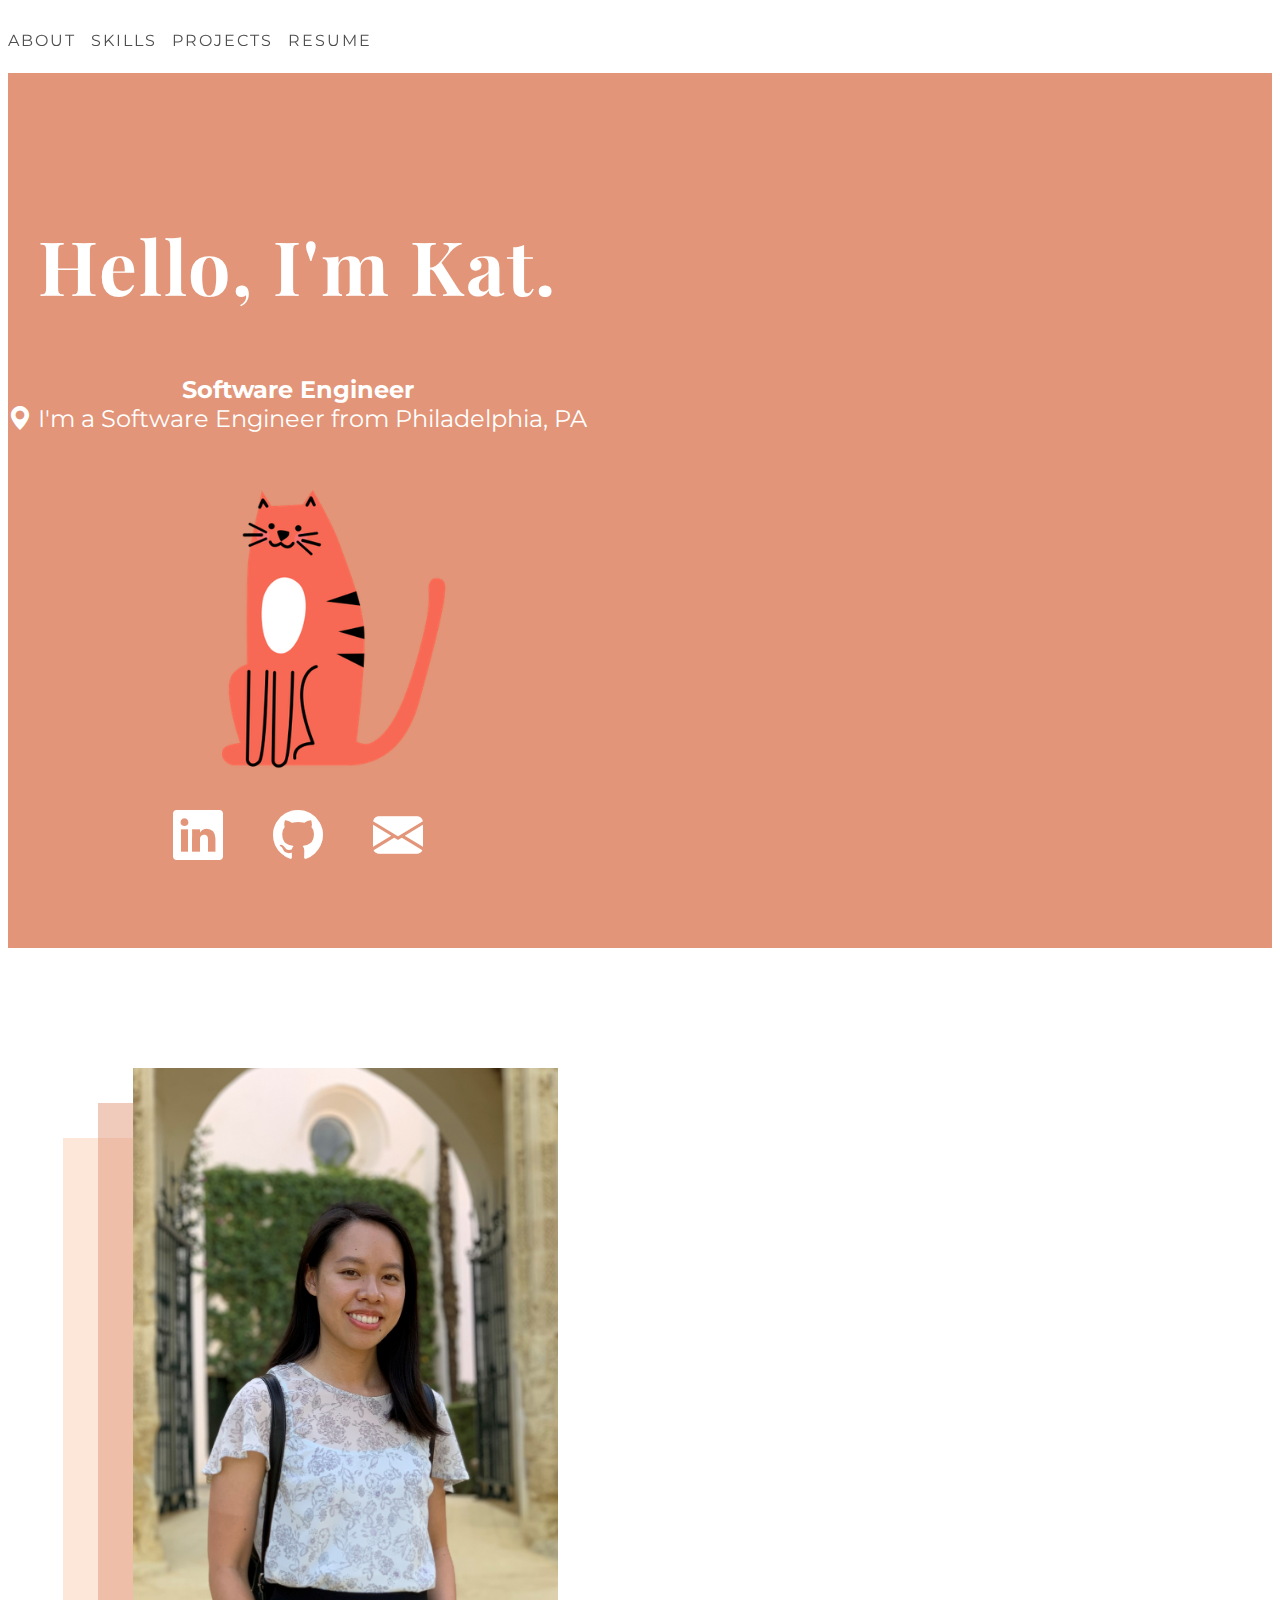
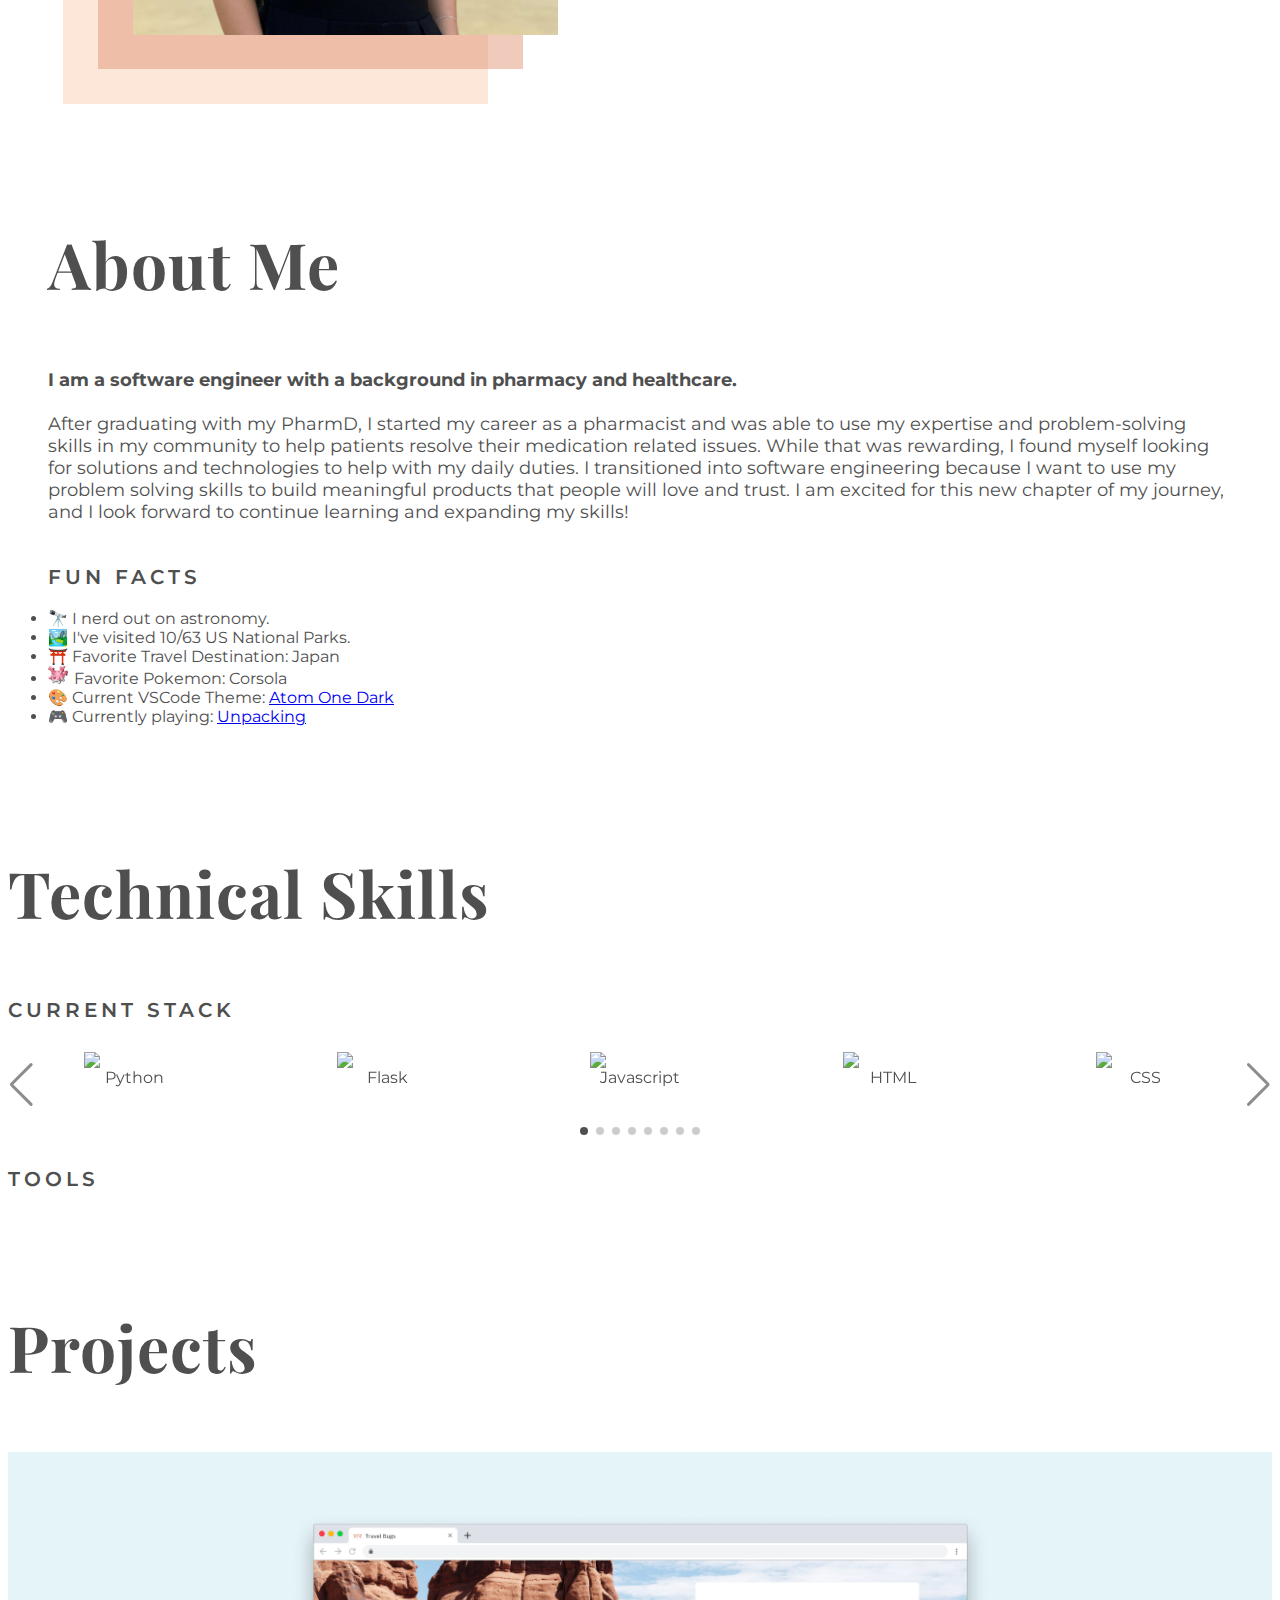
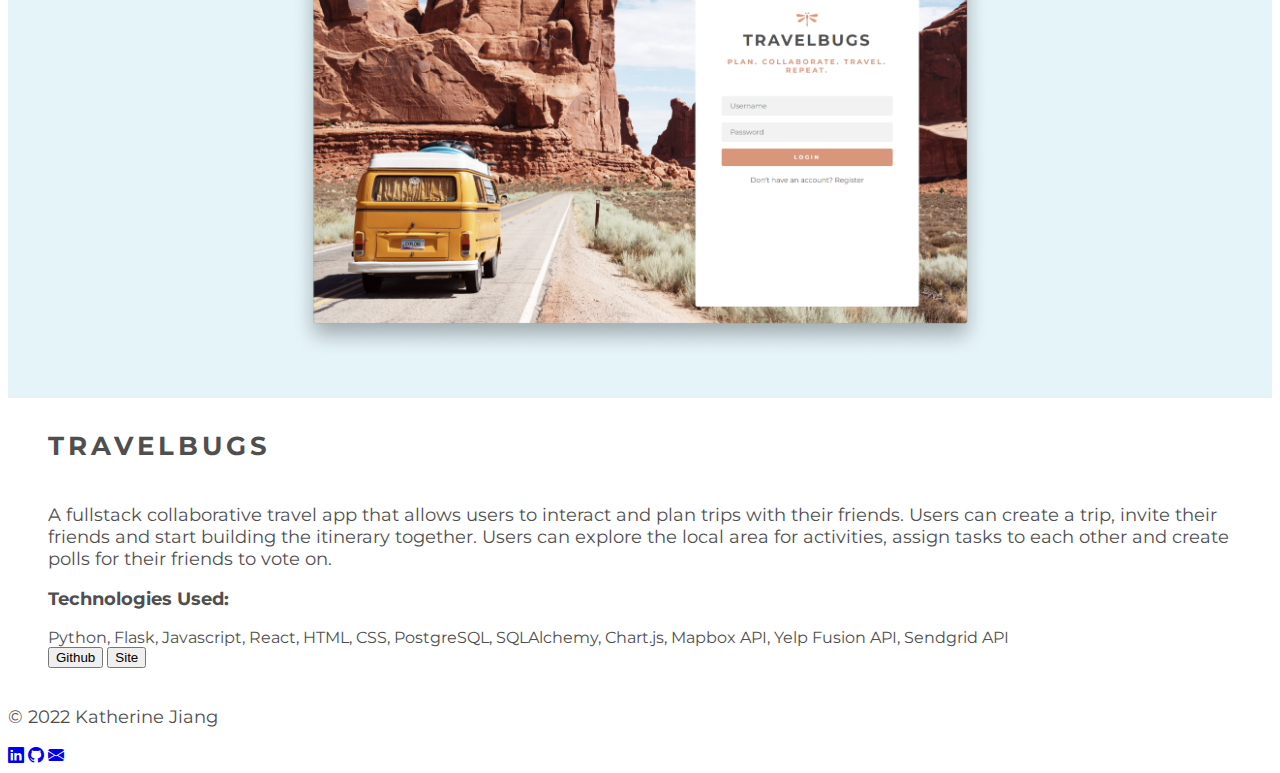
==== commit 082dbcbb: "updated project content" ====
--- a/index.html
+++ b/index.html
@@ -41,7 +41,7 @@
       <div class="container">
         <div class="nav">
           <a href="#about">About</a>
-          <a href="#experience">Experience</a>
+          <!-- <a href="#experience">Experience</a> -->
           <a href="#skills">Skills</a>
           <a href="#projects">Projects</a>
           <a href="">Resume</a>
@@ -53,7 +53,7 @@
         <h1>Hello, I'm Kat.</h1>
         <div class="subtitle">
           <strong>Software Engineer</strong> <br>
-          <i class="bi bi-geo-alt-fill"></i> Philadelphia, PA
+          <i class="bi bi-geo-alt-fill"></i> I'm a Software Engineer from Philadelphia, PA
         </div>
         <img src="img/orange-cat.png" class="cat">
         <div class="contact">
@@ -67,20 +67,20 @@
       <div class="container">
         <div class="row">
           <div class="col-lg-6 position-relative">
-            <div class="img-container">
+            <div class="profile-img-container">
               <div class="shadow-one"></div>
               <div class="shadow-two"></div>
               <img src="img/portfolio-photo.jpg" class="profile-photo" alt="Kat's profile photo">
             </div>
           </div>
-          <div class="col-lg-6 bio">
+          <div class="col-lg-6 text-col">
             <h2>About Me</h2>
             <p>
               <b>I am a software engineer with a background in pharmacy and healthcare.</b>
               <br><br>
-              After graduating with my PharmD, I started my career as a pharmacist. I was able to use my expertise and problem-solving skills in my community to help people resolve their medication related issues. While that was rewarding, I found myself looking for solutions and technologies to help with my daily duties. I transitioned into software engineering because I want to use my problem solving skills to build meaningful products that people will love and trust.
-              <!-- <br><br> -->
+              After graduating with my PharmD, I started my career as a pharmacist and was able to use my expertise and problem-solving skills in my community to help patients resolve their medication related issues. While that was rewarding, I found myself looking for solutions and technologies to help with my daily duties. I transitioned into software engineering because I want to use my problem solving skills to build meaningful products that people will love and trust.
               I am excited for this new chapter of my journey, and I look forward to continue learning and expanding my skills!
+              <br><br>
             </p>
             <h3>Fun Facts</h3>
             <li>🔭 I nerd out on astronomy.</li>
@@ -121,7 +121,7 @@
     </section> -->
     <section id="skills">
       <div class="container">
-        <h2>Skills</h2>
+        <h2>Technical Skills</h2>
 
         <h3>Current Stack</h3>
         <div class="swiper">
@@ -190,19 +190,23 @@
     <section id="projects">
       <div class="container">
         <h2>Projects</h2>
-        <h3>Travelbugs</h3>
-        <p>A fullstack collaborative travel app that allows users to interact and plan trips with their friends. Users can create a trip, invite their friends and start building the itinerary together. Users can explore the local area for activities, assign tasks to each other and create polls for their friends to vote on.</p>
-        <h4>Technologies Used:</h4>
-        <p>
-          Backend: Python, Flask, SQL, PostgreSQL, SQLAlchemy
-          <br>
-          Frontend: Javascript, React JS, HTML, CSS, Bootstrap, AJAX, JSON, Jinja2
-          <br>
-          APIs: Mapbox API (Mapbox GL JS, Mapbox Geocoding API), Yelp Fusion API, Unsplash Image API, Chart.js, Twilio's Sendgrid API
-        </p>
-        <button>Github</button>
-        <button>Demo</button>
-        <button>Site</button>
+        <div class="row">
+          <div class="col-lg-8">
+            <div class="project-background">
+              <img src="img/travelbugs-homepage.png" class="project-img">
+            </div>
+          </div>
+          <div class="col-lg-4 text-col">
+            <h3 class="project-titles">Travelbugs</h3>
+            <p>A fullstack collaborative travel app that allows users to interact and plan trips with their friends. Users can create a trip, invite their friends and start building the itinerary together. Users can explore the local area for activities, assign tasks to each other and create polls for their friends to vote on.</p>
+            <p><strong>Technologies Used:</strong></p>
+            <div>
+              Python, Flask, Javascript, React, HTML, CSS, PostgreSQL, SQLAlchemy, Chart.js, Mapbox API, Yelp Fusion API, Sendgrid API
+            </div>
+            <button>Github</button>
+            <button>Site</button>
+          </div>
+        </div>
       </div>
     </section>
 
@@ -226,4 +230,12 @@
     </script>
 
   </body>
+  <footer>
+    <p>© 2022 Katherine Jiang</p>
+    <div class="contact-footer">
+      <a href="https://www.linkedin.com/in/jiangkatherine/" target="_blank"><i class="bi bi-linkedin"></i></a>
+      <a href="https://github.com/kat-jiang" target="_blank"><i class="bi bi-github"></i></a>
+      <a href="mailto:katherine.jiang30@gmail.com" target="_blank"><i class="bi bi-envelope-fill"></i></a>
+    </div>
+  </footer>
 </html>
--- a/index.css
+++ b/index.css
@@ -2,9 +2,9 @@
   font-family: 'Montserrat', sans-serif;
   color: #4F4F4F;
   --primary-color: #e29578;
-  --primary-color-dark: #de8261;
-  --primary-color-light: #f8bca6;
-  --second-color: #81b29a;
+  --primary-color-dark: #c86c4a;
+  --primary-color-light: #fbcfb4;
+  --second-color: #E5F4F9;
   --second-color-light: #a7cfbc;
   --second-color-dark: #5c9479;
   --base-color: #4F4F4F;
@@ -33,12 +33,12 @@
 #navbar a {
   text-transform: uppercase;
   letter-spacing: 2px;
-  color: var(--base-color-light);
+  color: var(--base-color);
   text-decoration: none;
 }
 
 #navbar a:hover {
-  color: var(--base-color-light);
+  color: var(--base-color);
   text-decoration: underline;
 }
 
@@ -51,7 +51,6 @@
 
 .main-section{
   background-color: var(--primary-color);
-  /* background-color: var(--second-color-light); */
   color: white;
   height: calc(100vh - 65px);
 }
@@ -105,16 +104,15 @@
   letter-spacing: 1px;
   font-weight: 700;
   padding-bottom: 10px;
-  color: var(--primary-color)
 }
 
 #about {
-  padding: 100px 0 60px;
-}
-
-.img-container {
+  padding: 120px 0 50px;
+}
+
+.profile-img-container {
   position: relative;
-  min-height: 600px;
+  min-height: 700px;
   width: 550px;
   max-width: 100%;
   top: 0;
@@ -123,39 +121,36 @@
 
 .shadow-one {
   position: absolute;
-  width: 400px;
-  max-width: 100%;
-  height: 533px;
+  width: 425px;
+  max-width: 100%;
+  height: 566px;
   background-color: var(--primary-color-light);
-  background-color: #fbcfb4;
   opacity: 0.5;
-  top: 80px;
-  right: 80px;
+  top: 70px;
+  right: 70px;
 }
 
 .shadow-two {
   position: absolute;
-  width: 400px;
-  max-width: 100%;
-  height: 533px;
-  background-color: var(--second-color-light);
-  background-color: var(--primary-color-light);
+  width: 425px;
+  max-width: 100%;
+  height: 566px;
+  background-color: var(--primary-color);
   opacity: 0.5;
-  top: 40px;
-  right: 40px;
+  top: 35px;
+  right: 35px;
 }
 
 .profile-photo {
   position: absolute;
-  width: 400px;
+  width: 425px;
   max-width: 100%;
   top: 0;
   right: 0;
 }
 
-
-.bio {
-  padding: 0 0 0 40px;
+.text-col {
+  padding: 0 40px;
 }
 
 p {
@@ -181,6 +176,8 @@
 h3 {
   font-size: 20px;
   font-weight: 600;
+  letter-spacing: 4px;
+  text-transform: uppercase;
 }
 
 h4 {
@@ -188,8 +185,8 @@
 }
 
 .swiper {
-  margin-top: 20px;
-  padding-bottom: 40px;
+  margin-top: 30px;
+  padding-bottom: 60px;
 }
 .swiper-icons {
   margin: 0 auto;
@@ -199,12 +196,46 @@
   align-items: center;
 }
 
+.swiper-icons img {
+  width: 100px;
+}
+
 .swiper-button-next {
   right: 0;
   top: 35%;
+  color: var(--base-color-light);
 }
 
 .swiper-button-prev {
   left: 0;
   top: 35%;
+  color: var(--base-color-light);
+}
+
+.swiper-pagination-bullet-active {
+  background: var(--base-color);
+}
+
+.project-titles {
+  padding-bottom: 10px;
+  font-style: normal;
+  font-weight: 700;
+  font-size: 26px;
+  line-height: 44px;
+  letter-spacing: 4px;
+  text-transform: uppercase;
+}
+
+.project-background {
+  width: 100%;
+  background-color: var(--second-color);
+  padding: 60px 0 40px;
+  margin-bottom: 20px;
+}
+
+.project-img {
+  max-width: 100%;
+  width: 700px;
+  margin: 0 auto;
+  display: block;
 }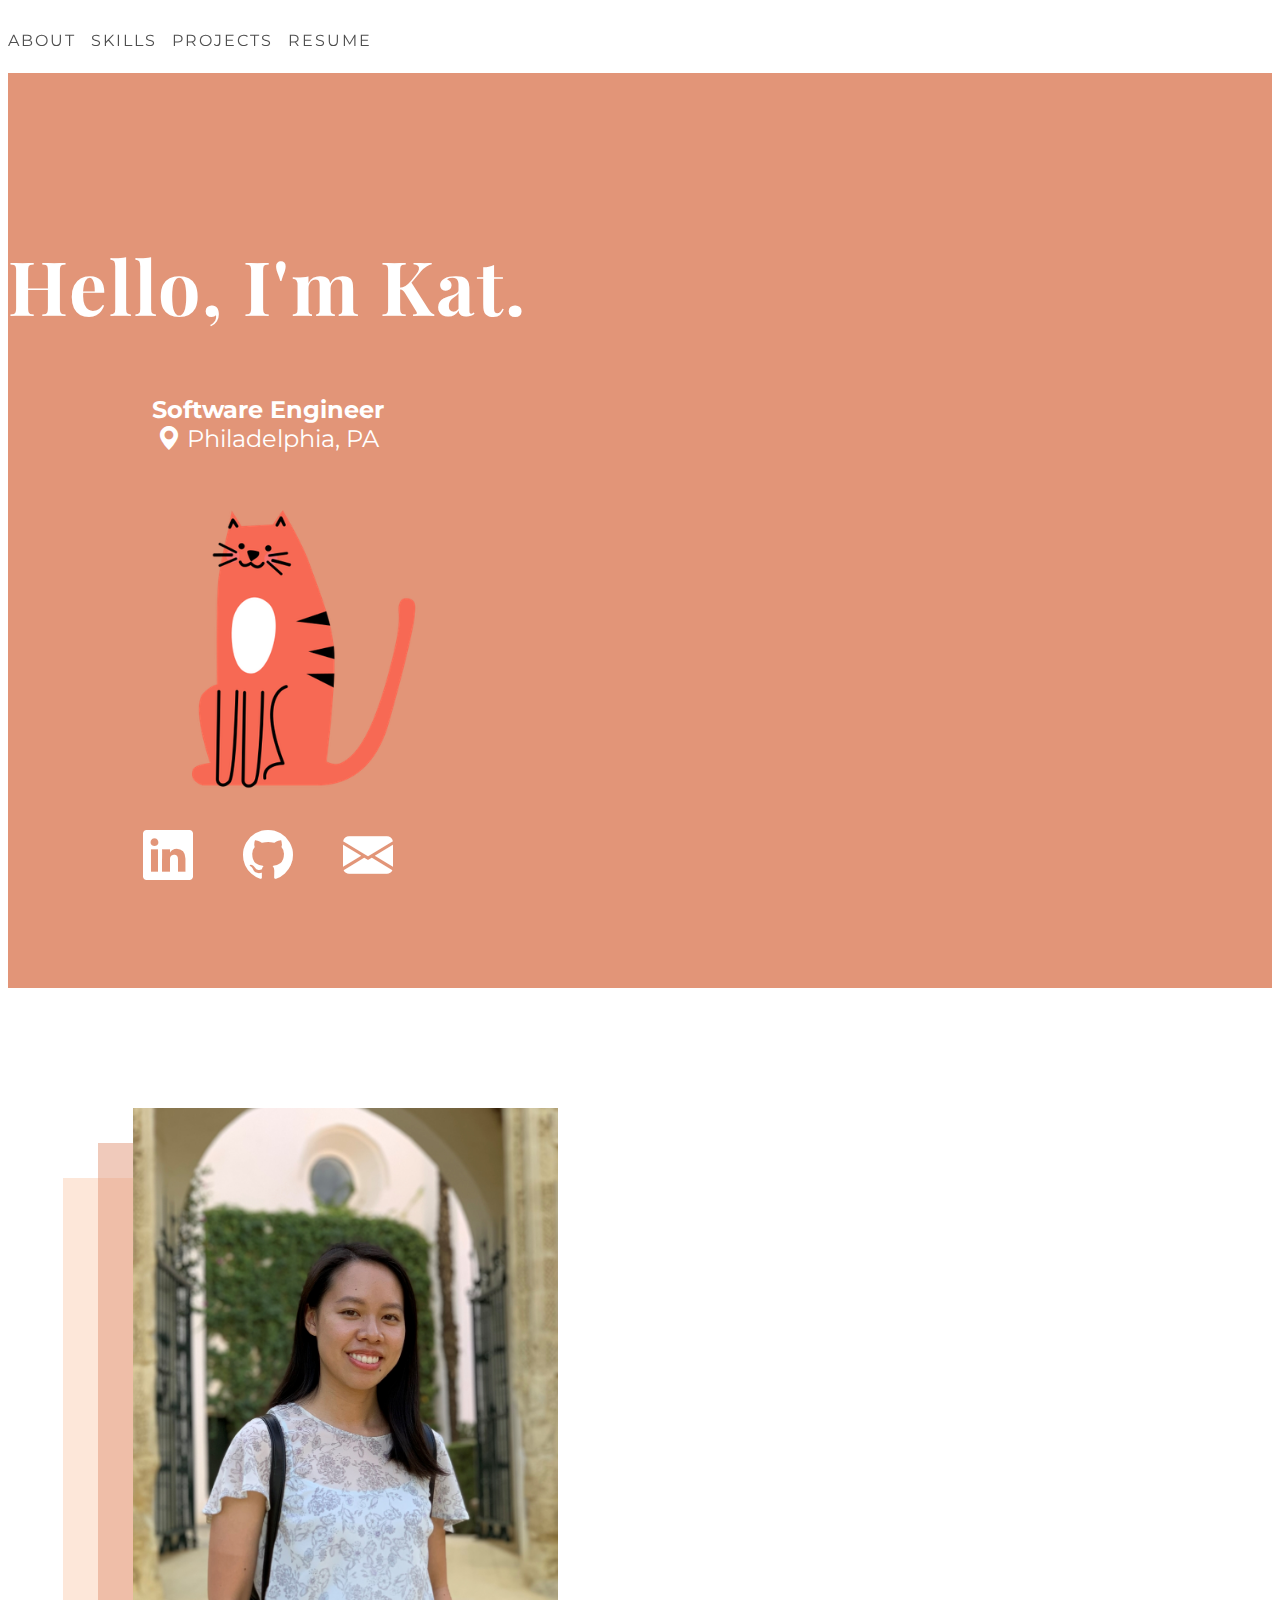
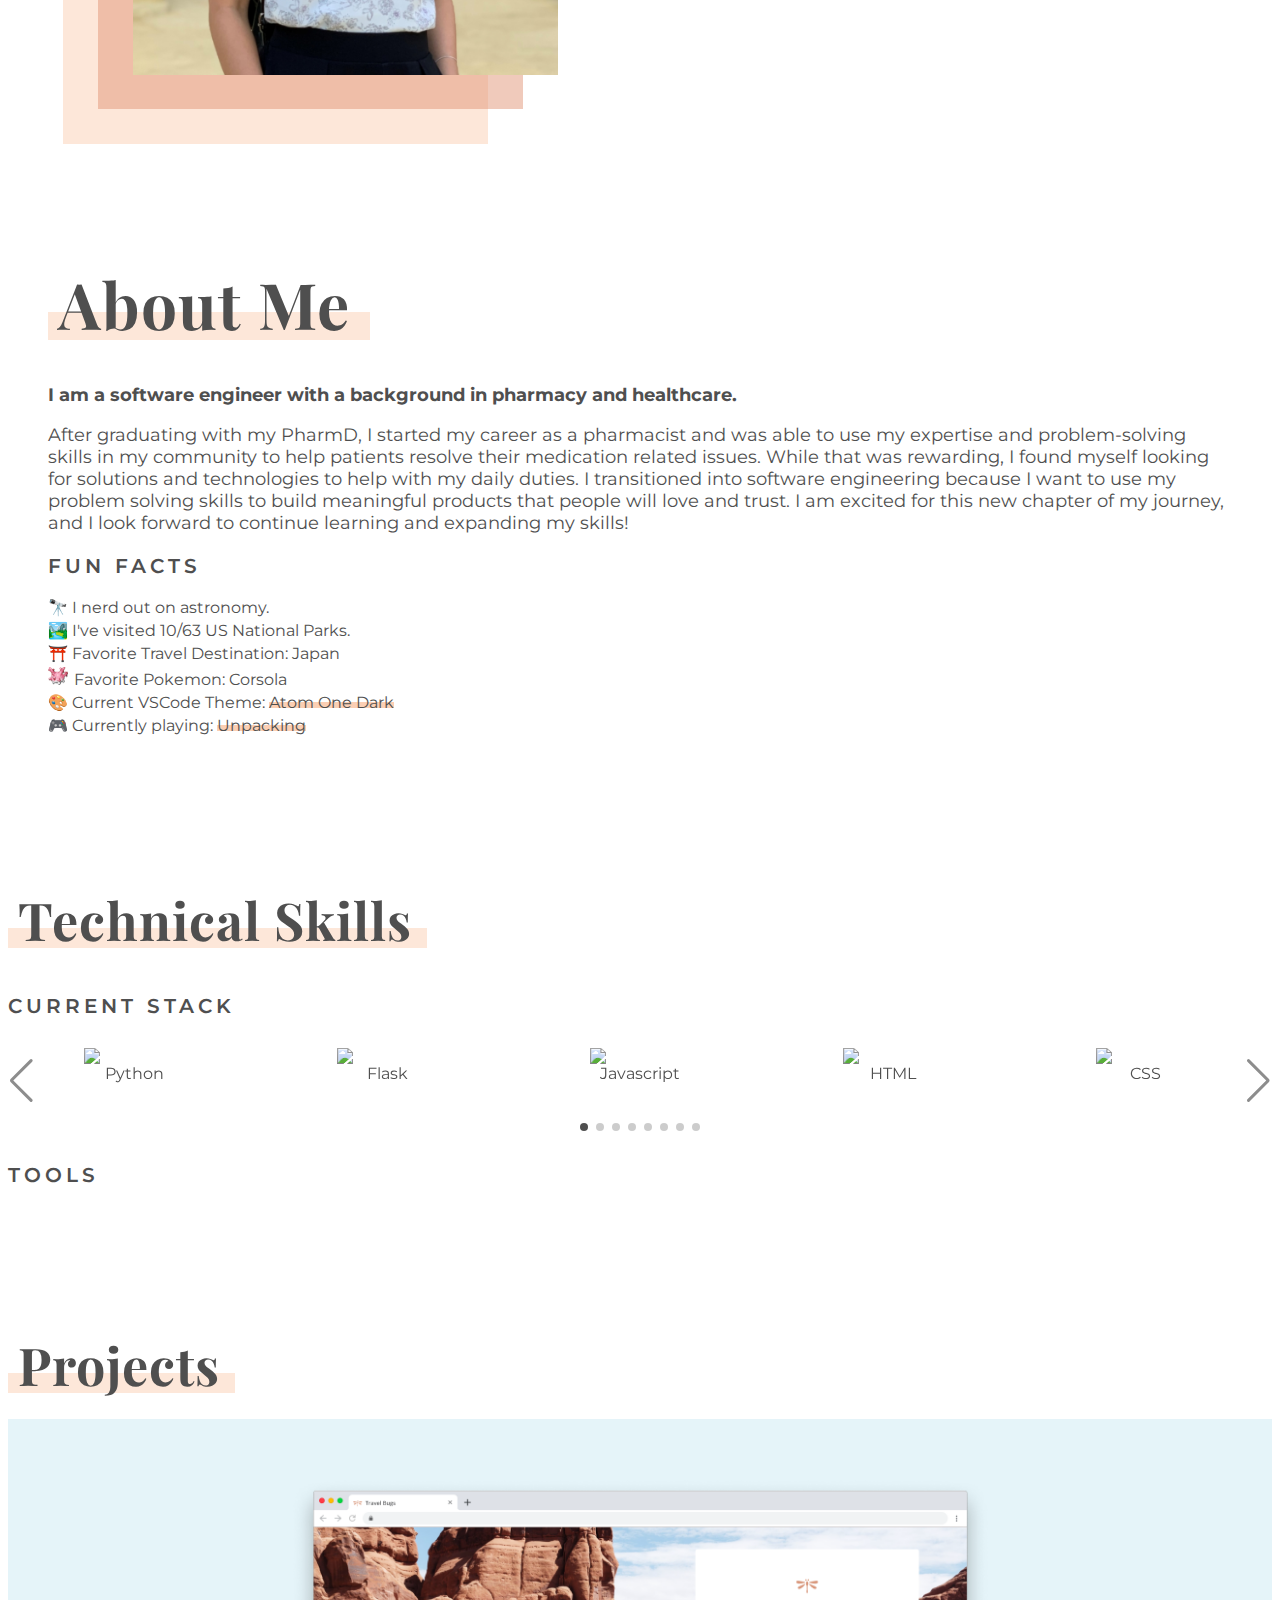
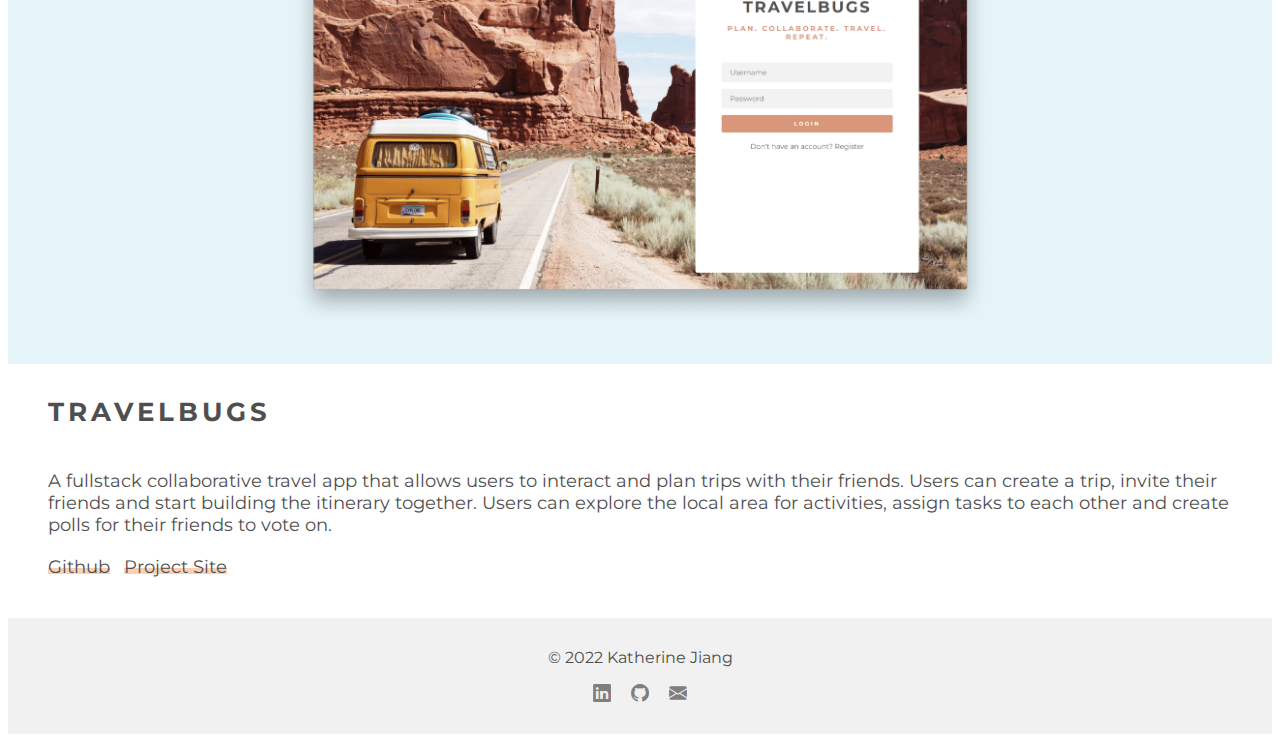
==== commit d222e773: "organized style sheet" ====
--- a/index.html
+++ b/index.html
@@ -48,86 +48,61 @@
         </div>
       </div>
     </nav>
-    <section id="start" class="main-section">
+    <section id="intro" class="intro-section">
       <div class="container">
         <h1>Hello, I'm Kat.</h1>
         <div class="subtitle">
-          <strong>Software Engineer</strong> <br>
-          <i class="bi bi-geo-alt-fill"></i> I'm a Software Engineer from Philadelphia, PA
+          <strong>Software Engineer</strong>
+          <div>
+            <i class="bi bi-geo-alt-fill"></i> Philadelphia, PA
+          </div>
         </div>
         <img src="img/orange-cat.png" class="cat">
-        <div class="contact">
+        <div class="intro-contact">
           <a href="https://www.linkedin.com/in/jiangkatherine/" target="_blank"><i class="bi bi-linkedin"></i></a>
           <a href="https://github.com/kat-jiang" target="_blank"><i class="bi bi-github"></i></a>
           <a href="mailto:katherine.jiang30@gmail.com" target="_blank"><i class="bi bi-envelope-fill"></i></a>
         </div>
       </div>
     </section>
-    <section id="about">
+    <section id="about" class="about-section">
       <div class="container">
         <div class="row">
-          <div class="col-lg-6 position-relative">
+          <div class="col-lg-6 col-about-img">
             <div class="profile-img-container">
               <div class="shadow-one"></div>
               <div class="shadow-two"></div>
-              <img src="img/portfolio-photo.jpg" class="profile-photo" alt="Kat's profile photo">
-            </div>
-          </div>
-          <div class="col-lg-6 text-col">
-            <h2>About Me</h2>
+              <img src="img/portfolio-photo.jpg" class="profile-img" alt="Kat's profile photo">
+            </div>
+          </div>
+          <div class="col-lg-6 col-text">
+            <h2 class="display">About Me</h2>
             <p>
-              <b>I am a software engineer with a background in pharmacy and healthcare.</b>
-              <br><br>
+              <strong>I am a software engineer with a background in pharmacy and healthcare.</strong>
+            </p>
+            <p>
               After graduating with my PharmD, I started my career as a pharmacist and was able to use my expertise and problem-solving skills in my community to help patients resolve their medication related issues. While that was rewarding, I found myself looking for solutions and technologies to help with my daily duties. I transitioned into software engineering because I want to use my problem solving skills to build meaningful products that people will love and trust.
               I am excited for this new chapter of my journey, and I look forward to continue learning and expanding my skills!
-              <br><br>
             </p>
             <h3>Fun Facts</h3>
-            <li>🔭 I nerd out on astronomy.</li>
-            <!-- <li>🪴 I can't stop bringing home plants.</li> -->
-            <li>🏞️ I've visited 10/63 US National Parks.</li>
-            <li>⛩️ Favorite Travel Destination: Japan</li>
-            <li><img src="img/icon-corsola.png" class="corsola-icon"> Favorite Pokemon: Corsola</li>
-            <li>🎨 Current VSCode Theme: <a href="https://marketplace.visualstudio.com/items?itemName=akamud.vscode-theme-onedark" target="_blank">Atom One Dark</a></li>
-            <li>🎮 Currently playing: <a href="https://www.nintendo.com/store/products/unpacking-switch/" target="_blank">Unpacking</a></li>
-          </div>
-        </div>
-      </div>
-    </section>
-    <!-- <section id="experience">
-      <div class="container">
-        <div class="row">
-          <div class="col-md-6">
-            <h2>Education</h2>
-            <h3>Hackbright Academy</h3>
-            <h4>Software Engineering Fellowship</h4>
-            <h4>2022-2022</h4>
-            <h3>University of the Sciences</h3>
-            <h4>Doctor of Pharmacy</h4>
-            <h4>2014-2016</h4>
-            <h4>B.S. Pharmaceutical and Healthcare Studies</h4>
-            <h4>2010-2014</h4>
-          </div>
-          <div class="col-md-6">
-            <h2>Experience</h2>
-
-            <h3>CVS Health</h3>
-            <h4>Pharmacist</h4>
-            <h4>Aug 2016 - Jan 2022</h4>
-            <h4>Worked closely with physicians, nurses, patients and insurances to optimize patient medication therapies. Provided covid vaccinations and identified gaps in patient immunization history.</h4>
-          </div>
-        </div>
-      </div>
-    </section> -->
-    <section id="skills">
+            <ul>
+              <li>🔭 I nerd out on astronomy.</li>
+              <li>🏞️ I've visited 10/63 US National Parks.</li>
+              <li>⛩️ Favorite Travel Destination: Japan</li>
+              <li><img src="img/icon-corsola.png" class="inline-icon"> Favorite Pokemon: Corsola</li>
+              <li>🎨 Current VSCode Theme: <a href="https://marketplace.visualstudio.com/items?itemName=akamud.vscode-theme-onedark" target="_blank" class="link">Atom One Dark</a></li>
+              <li>🎮 Currently playing: <a href="https://www.nintendo.com/store/products/unpacking-switch/" target="_blank" class="link">Unpacking</a></li>
+            </ul>
+          </div>
+        </div>
+      </div>
+    </section>
+    <section id="skills" class="skills-section">
       <div class="container">
         <h2>Technical Skills</h2>
-
         <h3>Current Stack</h3>
         <div class="swiper">
-          <!-- Additional required wrapper -->
           <div class="swiper-wrapper">
-            <!-- Slides -->
             <div class="swiper-slide">
               <div class="swiper-icons">
                 <img src="https://cdn.jsdelivr.net/gh/devicons/devicon/icons/python/python-original.svg" width="75"/>
@@ -187,7 +162,7 @@
       <h3>Tools</h3>
       </div>
     </section>
-    <section id="projects">
+    <section id="projects" class="projects-section">
       <div class="container">
         <h2>Projects</h2>
         <div class="row">
@@ -196,15 +171,17 @@
               <img src="img/travelbugs-homepage.png" class="project-img">
             </div>
           </div>
-          <div class="col-lg-4 text-col">
-            <h3 class="project-titles">Travelbugs</h3>
+          <div class="col-lg-4 col-text">
+            <h3 class="project-title">Travelbugs</h3>
             <p>A fullstack collaborative travel app that allows users to interact and plan trips with their friends. Users can create a trip, invite their friends and start building the itinerary together. Users can explore the local area for activities, assign tasks to each other and create polls for their friends to vote on.</p>
-            <p><strong>Technologies Used:</strong></p>
-            <div>
+            <!-- <div>
+              <strong>Technologies Used:</strong><br>
               Python, Flask, Javascript, React, HTML, CSS, PostgreSQL, SQLAlchemy, Chart.js, Mapbox API, Yelp Fusion API, Sendgrid API
-            </div>
-            <button>Github</button>
-            <button>Site</button>
+            </div> -->
+            <div class="project-links">
+              <a href="https://github.com/kat-jiang/Travel-planning-project" target="_blank" class="link">Github</a>
+              <a href="http://3.91.159.152/" target="_blank" class="link">Project Site</a>
+            </div>
           </div>
         </div>
       </div>
@@ -231,8 +208,10 @@
 
   </body>
   <footer>
-    <p>© 2022 Katherine Jiang</p>
-    <div class="contact-footer">
+    <div>
+      <span>©</span> 2022 Katherine Jiang
+    </div>
+    <div class="footer-contact">
       <a href="https://www.linkedin.com/in/jiangkatherine/" target="_blank"><i class="bi bi-linkedin"></i></a>
       <a href="https://github.com/kat-jiang" target="_blank"><i class="bi bi-github"></i></a>
       <a href="mailto:katherine.jiang30@gmail.com" target="_blank"><i class="bi bi-envelope-fill"></i></a>
--- a/index.css
+++ b/index.css
@@ -11,13 +11,119 @@
   --base-color-light: #8d8d8d;
 }
 
+/* Typography */
+
 h1, h2 {
   font-family: 'Playfair Display', 'Montserrat', serif;
 }
 
+h1 {
+  font-size: 75px;
+  letter-spacing: 2px;
+  font-weight: 700;
+  padding-top: 10px;
+  padding-bottom: 10px;
+}
+
+h2 {
+  font-size: 52px;
+  letter-spacing: 1px;
+  font-weight: 700;
+  margin-bottom: 20px;
+  display: inline-flex;
+  position: relative;
+  padding: 0 15px 0 10px;
+}
+
+h2::after {
+  background-color: var(--primary-color-light);
+  opacity: 0.5;
+  transition: all .1s linear;
+  content: "";
+  display: block;
+  width: 100%;
+  height: 20px;
+  bottom: 6px;
+  left: 0;
+  z-index: -10;
+  position: absolute;
+}
+
+h3 {
+  font-size: 20px;
+  font-weight: 600;
+  letter-spacing: 4px;
+  text-transform: uppercase;
+}
+
+h4 {
+  font-size: 18px;
+}
+
+.display {
+  font-size: 64px;
+  padding: 0 20px 0 10px;
+}
+
+.display::after {
+  height: 28px;
+}
+
+p {
+  font-size: 18px;
+}
+
+a {
+  transition: 0.3s linear;
+}
+
+a.link {
+  color: var(--base-color);
+  text-decoration: none;
+  position: relative;
+  display: inline-block;
+}
+
+a.link::hover {
+  color: var(--base-color);
+}
+
+a.link::after {
+  background-color: var(--primary-color-light);
+  transition: all .1s linear;
+  content: "";
+  display: block;
+  width: 100%;
+  height: 6px;
+  bottom: 4px;
+  z-index: -10;
+  position: absolute;
+}
+
+a.link:hover::after {
+  height: 18px;
+}
+
+ul {
+  padding-left: 0;
+}
+
+ul > li {
+  list-style: none;
+  margin-bottom: 4px;
+}
+
+/* Global */
+
 section {
-  padding: 20px 0;
-}
+  padding: 40px 0;
+}
+
+.col-text {
+  padding: 0 40px;
+}
+
+/* Navigation */
 
 #navbar {
   padding: 0;
@@ -30,18 +136,6 @@
   align-items: center;
 }
 
-#navbar a {
-  text-transform: uppercase;
-  letter-spacing: 2px;
-  color: var(--base-color);
-  text-decoration: none;
-}
-
-#navbar a:hover {
-  color: var(--base-color);
-  text-decoration: underline;
-}
-
 .nav {
   display: flex;
   gap: 15px;
@@ -49,27 +143,30 @@
   justify-content: center;
 }
 
-.main-section{
+.nav a {
+  text-transform: uppercase;
+  letter-spacing: 2px;
+  color: var(--base-color);
+  text-decoration: none;
+}
+
+.nav a:hover {
+  color: var(--base-color);
+  text-decoration: underline;
+}
+
+/* Intro */
+
+#intro {
+  display: flex;
+  align-items: center;
+}
+
+.intro-section{
   background-color: var(--primary-color);
   color: white;
   height: calc(100vh - 65px);
-}
-
-#start {
-  display: flex;
-  align-items: center;
-}
-
-#start .container {
   text-align: center;
-}
-
-h1 {
-  font-size: 75px;
-  letter-spacing: 2px;
-  font-weight: 700;
-  padding-top: 10px;
-  padding-bottom: 10px;
 }
 
 .subtitle {
@@ -82,31 +179,26 @@
   width: 275px;
 }
 
-.contact {
+.intro-contact {
   margin-top: 20px;
   display: flex;
   justify-content: center;
   gap: 50px;
 }
 
-.contact a {
+.intro-contact a {
   font-size: 50px;
   color: white;
   opacity: 1;
 }
 
-.contact a:hover {
+.intro-contact a:hover {
   opacity: 0.7;
 }
 
-h2 {
-  font-size: 64px;
-  letter-spacing: 1px;
-  font-weight: 700;
-  padding-bottom: 10px;
-}
-
-#about {
+/* About */
+
+.about-section {
   padding: 120px 0 50px;
 }
 
@@ -117,6 +209,14 @@
   max-width: 100%;
   top: 0;
   bottom: 0;
+}
+
+.profile-img {
+  position: absolute;
+  width: 425px;
+  max-width: 100%;
+  top: 0;
+  right: 0;
 }
 
 .shadow-one {
@@ -141,53 +241,19 @@
   right: 35px;
 }
 
-.profile-photo {
-  position: absolute;
-  width: 425px;
-  max-width: 100%;
-  top: 0;
-  right: 0;
-}
-
-.text-col {
-  padding: 0 40px;
-}
-
-p {
-  font-size: 18px;
-}
-
-.corsola-icon {
+.inline-icon {
   display: inline-flex;
   width: 1.25rem;
   margin-right: 2px;
 }
 
-/* background-color: #beeed2;
-transition: all .1s linear;
-content: "";
-display: block;
-width: 100%;
-height: 6px;
-bottom: 7px;
-z-index: -10;
-position: absolute; */
-
-h3 {
-  font-size: 20px;
-  font-weight: 600;
-  letter-spacing: 4px;
-  text-transform: uppercase;
-}
-
-h4 {
-  font-size: 18px;
-}
+/* Skills */
 
 .swiper {
   margin-top: 30px;
   padding-bottom: 60px;
 }
+
 .swiper-icons {
   margin: 0 auto;
   display: flex;
@@ -213,10 +279,12 @@
 }
 
 .swiper-pagination-bullet-active {
-  background: var(--base-color);
-}
-
-.project-titles {
+  background-color: var(--base-color);
+}
+
+/* Projects */
+
+.project-title {
   padding-bottom: 10px;
   font-style: normal;
   font-weight: 700;
@@ -238,4 +306,45 @@
   width: 700px;
   margin: 0 auto;
   display: block;
-}+}
+
+.project-links {
+  margin-top: 20px;
+}
+
+.project-links a.link {
+  font-size: 18px;
+  margin-right: 10px
+}
+
+.project-links a.link:hover::after {
+  height: 22px;
+}
+
+/* Footer */
+
+footer {
+  text-align: center;
+  background-color: #F1F1F1;
+  padding: 30px 0;
+}
+
+.footer-contact {
+  display: flex;
+  justify-content: center;
+  gap: 20px;
+  font-size: 12px;
+  margin-top: 15px;
+}
+
+.footer-contact a {
+  color: var(--base-color);
+  font-size: 18px;
+  opacity: 0.7;
+  transition: 0.3s linear;
+}
+
+.footer-contact a:hover {
+  opacity: 1;
+}
+
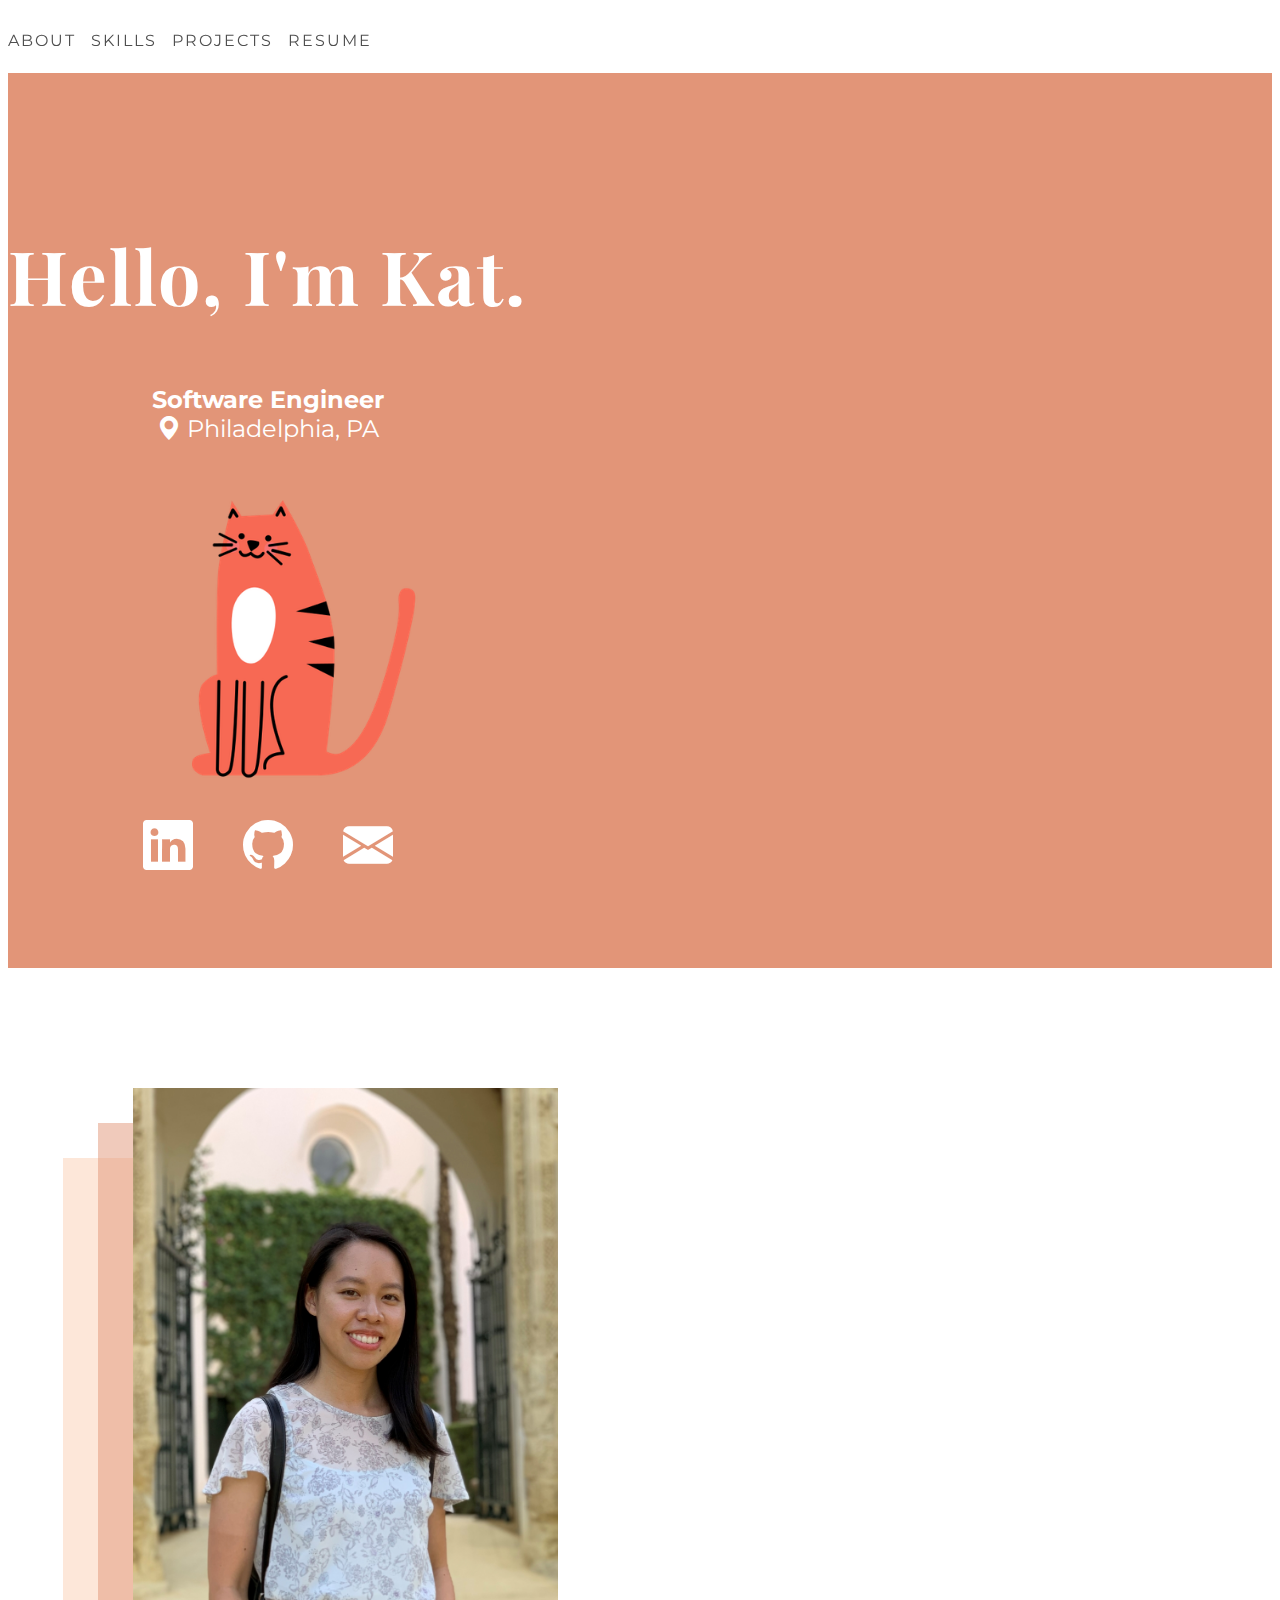
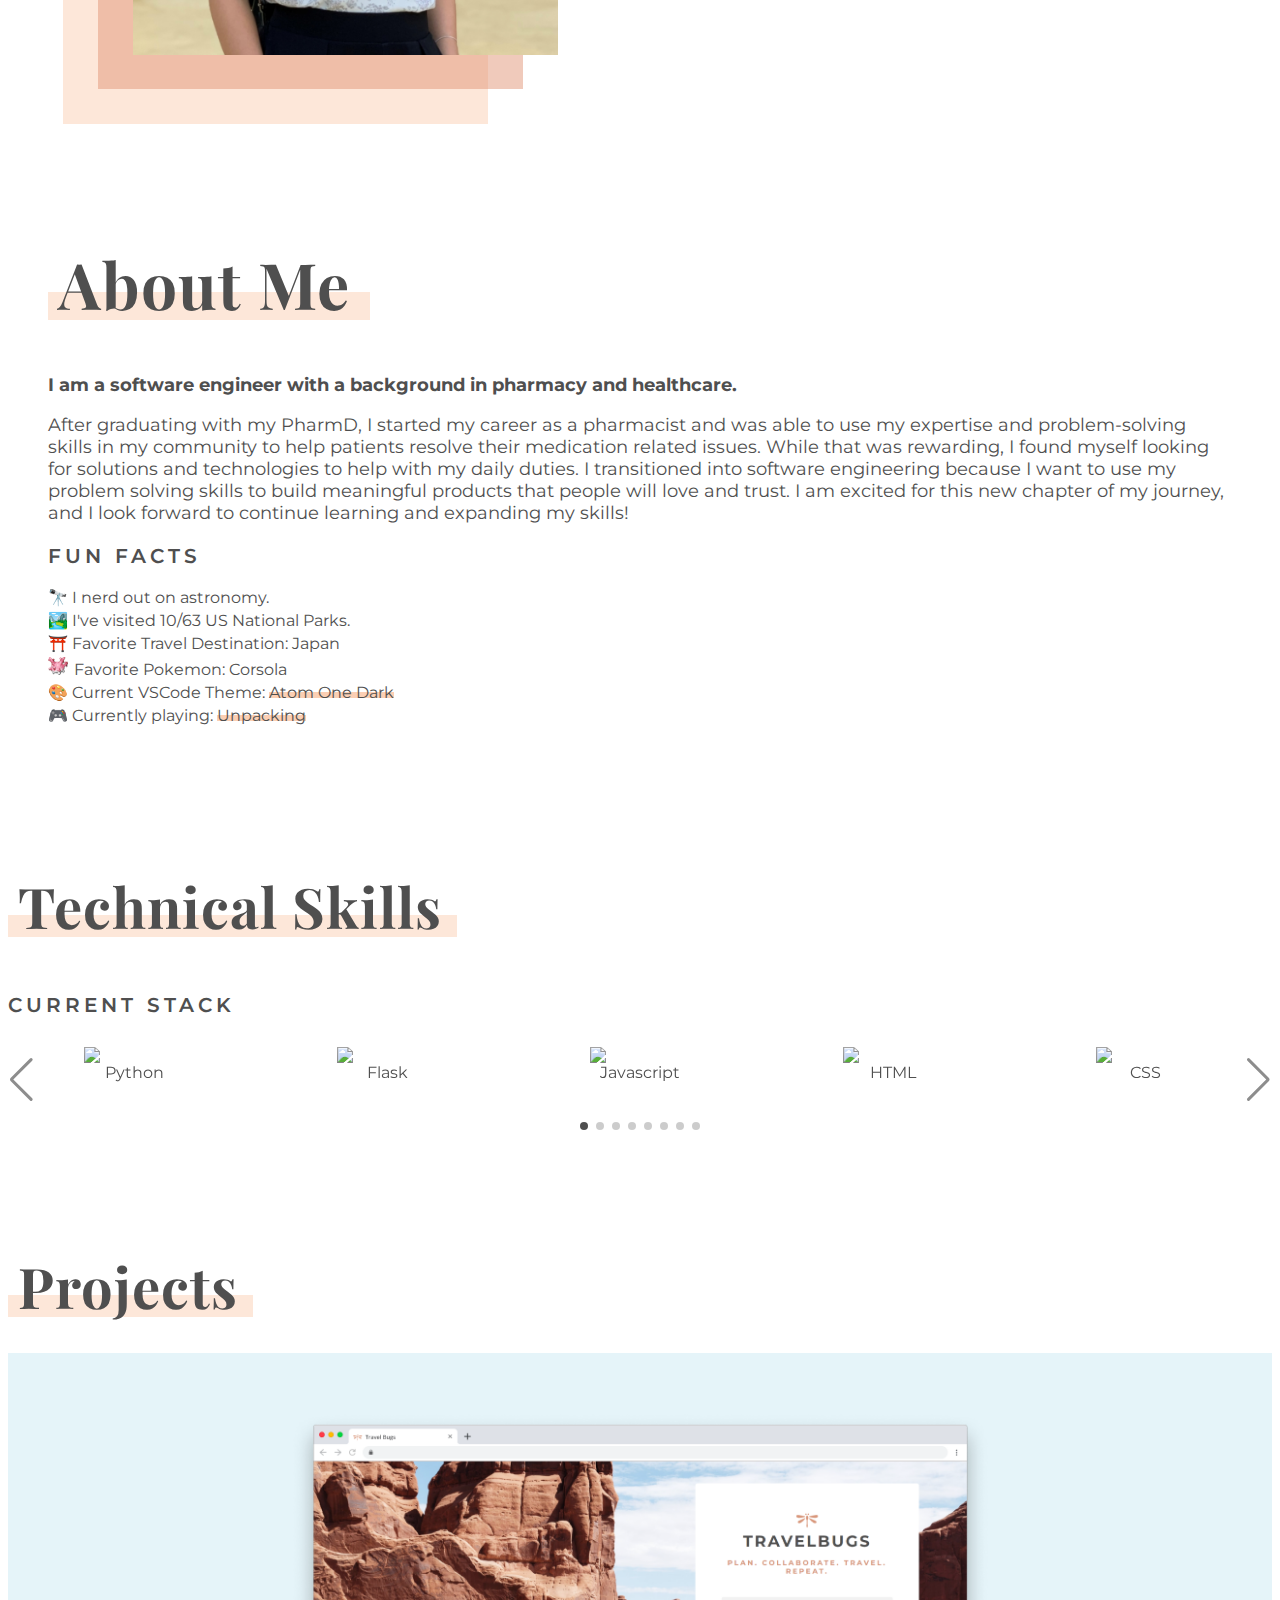
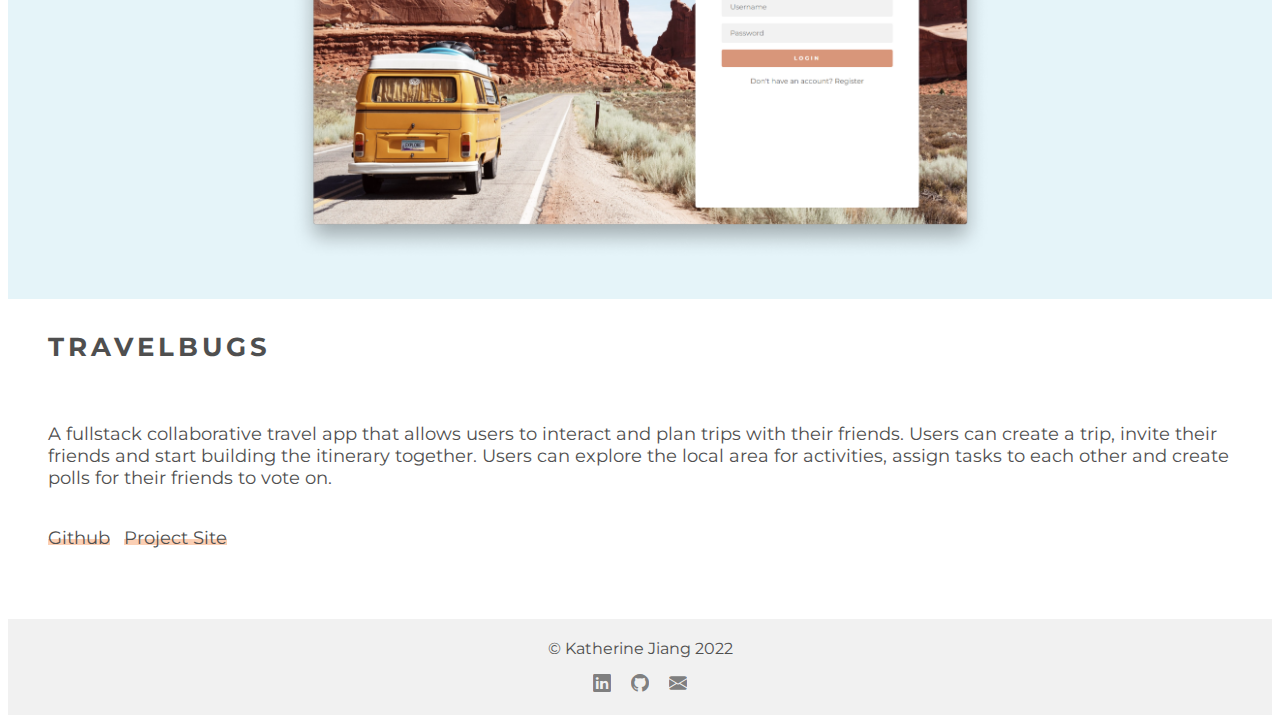
==== commit 057b48c5: "added resume and updated web responsiveness on swiper" ====
--- a/index.html
+++ b/index.html
@@ -26,9 +26,6 @@
     <!-- My style sheets -->
     <link href="index.css" rel="stylesheet">
 
-    <!-- JavaScript Bundle with Popper -->
-    <!-- <script src="https://cdn.jsdelivr.net/npm/bootstrap@5.1.3/dist/js/bootstrap.bundle.min.js" integrity="sha384-ka7Sk0Gln4gmtz2MlQnikT1wXgYsOg+OMhuP+IlRH9sENBO0LRn5q+8nbTov4+1p" crossorigin="anonymous"></script> -->
-
     <!-- Block title -->
     <title>
       Kat Jiang: Software Engineer
@@ -44,7 +41,7 @@
           <!-- <a href="#experience">Experience</a> -->
           <a href="#skills">Skills</a>
           <a href="#projects">Projects</a>
-          <a href="">Resume</a>
+          <a href="assets/Katherine Jiang Resume.pdf" target="_blank">Resume</a>
         </div>
       </div>
     </nav>
@@ -159,10 +156,9 @@
           <div class="swiper-button-prev"></div>
           <div class="swiper-button-next"></div>
         </div>
-      <h3>Tools</h3>
-      </div>
-    </section>
-    <section id="projects" class="projects-section">
+      </div>
+    </section>
+    <section id="projects" class="project-section">
       <div class="container">
         <h2>Projects</h2>
         <div class="row">
@@ -172,15 +168,17 @@
             </div>
           </div>
           <div class="col-lg-4 col-text">
-            <h3 class="project-title">Travelbugs</h3>
-            <p>A fullstack collaborative travel app that allows users to interact and plan trips with their friends. Users can create a trip, invite their friends and start building the itinerary together. Users can explore the local area for activities, assign tasks to each other and create polls for their friends to vote on.</p>
-            <!-- <div>
-              <strong>Technologies Used:</strong><br>
-              Python, Flask, Javascript, React, HTML, CSS, PostgreSQL, SQLAlchemy, Chart.js, Mapbox API, Yelp Fusion API, Sendgrid API
-            </div> -->
-            <div class="project-links">
-              <a href="https://github.com/kat-jiang/Travel-planning-project" target="_blank" class="link">Github</a>
-              <a href="http://3.91.159.152/" target="_blank" class="link">Project Site</a>
+            <div class="col-v-center">
+              <h3 class="project-title">Travelbugs</h3>
+              <p>A fullstack collaborative travel app that allows users to interact and plan trips with their friends. Users can create a trip, invite their friends and start building the itinerary together. Users can explore the local area for activities, assign tasks to each other and create polls for their friends to vote on.</p>
+              <!-- <div>
+                <strong>Technologies Used:</strong><br>
+                Python, Flask, Javascript, React, HTML, CSS, PostgreSQL, SQLAlchemy, Chart.js, Mapbox API, Yelp Fusion API, Sendgrid API
+              </div> -->
+              <div class="project-links">
+                <a href="https://github.com/kat-jiang/Travel-planning-project" target="_blank" class="link">Github</a>
+                <a href="http://3.91.159.152/" target="_blank" class="link">Project Site</a>
+              </div>
             </div>
           </div>
         </div>
@@ -191,7 +189,7 @@
     <script src="https://unpkg.com/swiper/swiper-bundle.min.js"></script>
     <script>
       const swiper = new Swiper(".swiper", {
-        slidesPerView: 5,
+        slidesPerView: 3,
         // spaceBetween: 5,
         allowTouchMove: false,
         pagination: {
@@ -200,16 +198,23 @@
         },
         loop: true,
         navigation: {
-        nextEl: '.swiper-button-next',
-        prevEl: '.swiper-button-prev',
+          nextEl: '.swiper-button-next',
+          prevEl: '.swiper-button-prev',
         },
+        breakpoints: {
+        // when window width is >= 768px
+          768: {
+              slidesPerView: 5,
+              // spaceBetweenSlides: 30
+          }
+        }
       });
     </script>
 
   </body>
   <footer>
     <div>
-      <span>©</span> 2022 Katherine Jiang
+      <span>©</span> Katherine Jiang 2022
     </div>
     <div class="footer-contact">
       <a href="https://www.linkedin.com/in/jiangkatherine/" target="_blank"><i class="bi bi-linkedin"></i></a>
--- a/index.css
+++ b/index.css
@@ -26,10 +26,10 @@
 }
 
 h2 {
-  font-size: 52px;
+  font-size: 56px;
   letter-spacing: 1px;
   font-weight: 700;
-  margin-bottom: 20px;
+  margin-bottom: 30px;
   display: inline-flex;
   position: relative;
   padding: 0 15px 0 10px;
@@ -42,7 +42,7 @@
   content: "";
   display: block;
   width: 100%;
-  height: 20px;
+  height: 22px;
   bottom: 6px;
   left: 0;
   z-index: -10;
@@ -116,11 +116,18 @@
 /* Global */
 
 section {
-  padding: 40px 0;
+  padding: 30px 0;
 }
 
 .col-text {
   padding: 0 40px;
+}
+
+.col-v-center {
+  height: 100%;
+    justify-content: center;
+    display: flex;
+    flex-direction: column;
 }
 
 /* Navigation */
@@ -148,11 +155,27 @@
   letter-spacing: 2px;
   color: var(--base-color);
   text-decoration: none;
+  position: relative;
 }
 
 .nav a:hover {
   color: var(--base-color);
-  text-decoration: underline;
+}
+
+.nav a::after {
+  background-color: var(--primary-color-light);
+  transition: all .1s linear;
+  content: "";
+  display: block;
+  width: 100%;
+  height: 0;
+  bottom: 3px;
+  z-index: -10;
+  position: absolute;
+}
+
+.nav a:hover::after {
+  height: 8px;
 }
 
 /* Intro */
@@ -283,6 +306,10 @@
 }
 
 /* Projects */
+
+.project-section {
+  margin-bottom: 40px;
+}
 
 .project-title {
   padding-bottom: 10px;
@@ -298,7 +325,7 @@
   width: 100%;
   background-color: var(--second-color);
   padding: 60px 0 40px;
-  margin-bottom: 20px;
+
 }
 
 .project-img {
@@ -326,7 +353,7 @@
 footer {
   text-align: center;
   background-color: #F1F1F1;
-  padding: 30px 0;
+  padding: 20px 0;
 }
 
 .footer-contact {
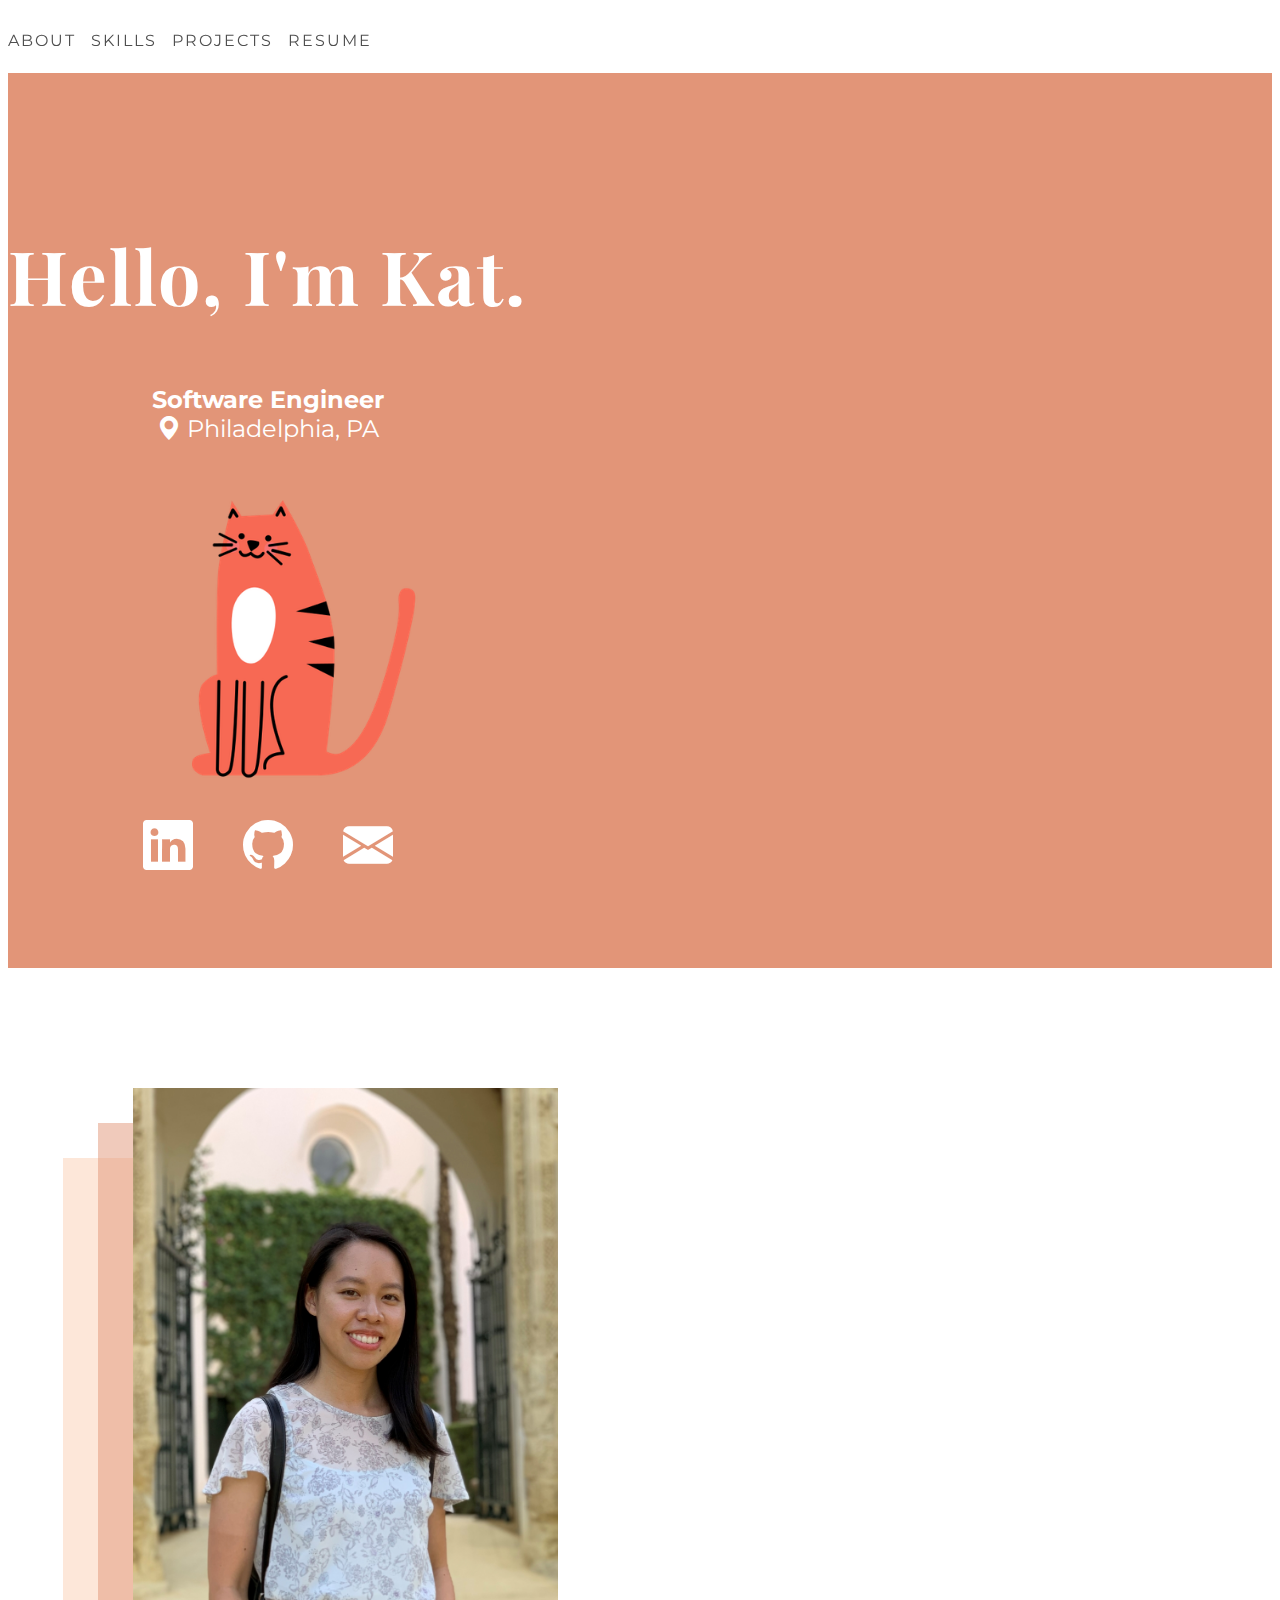
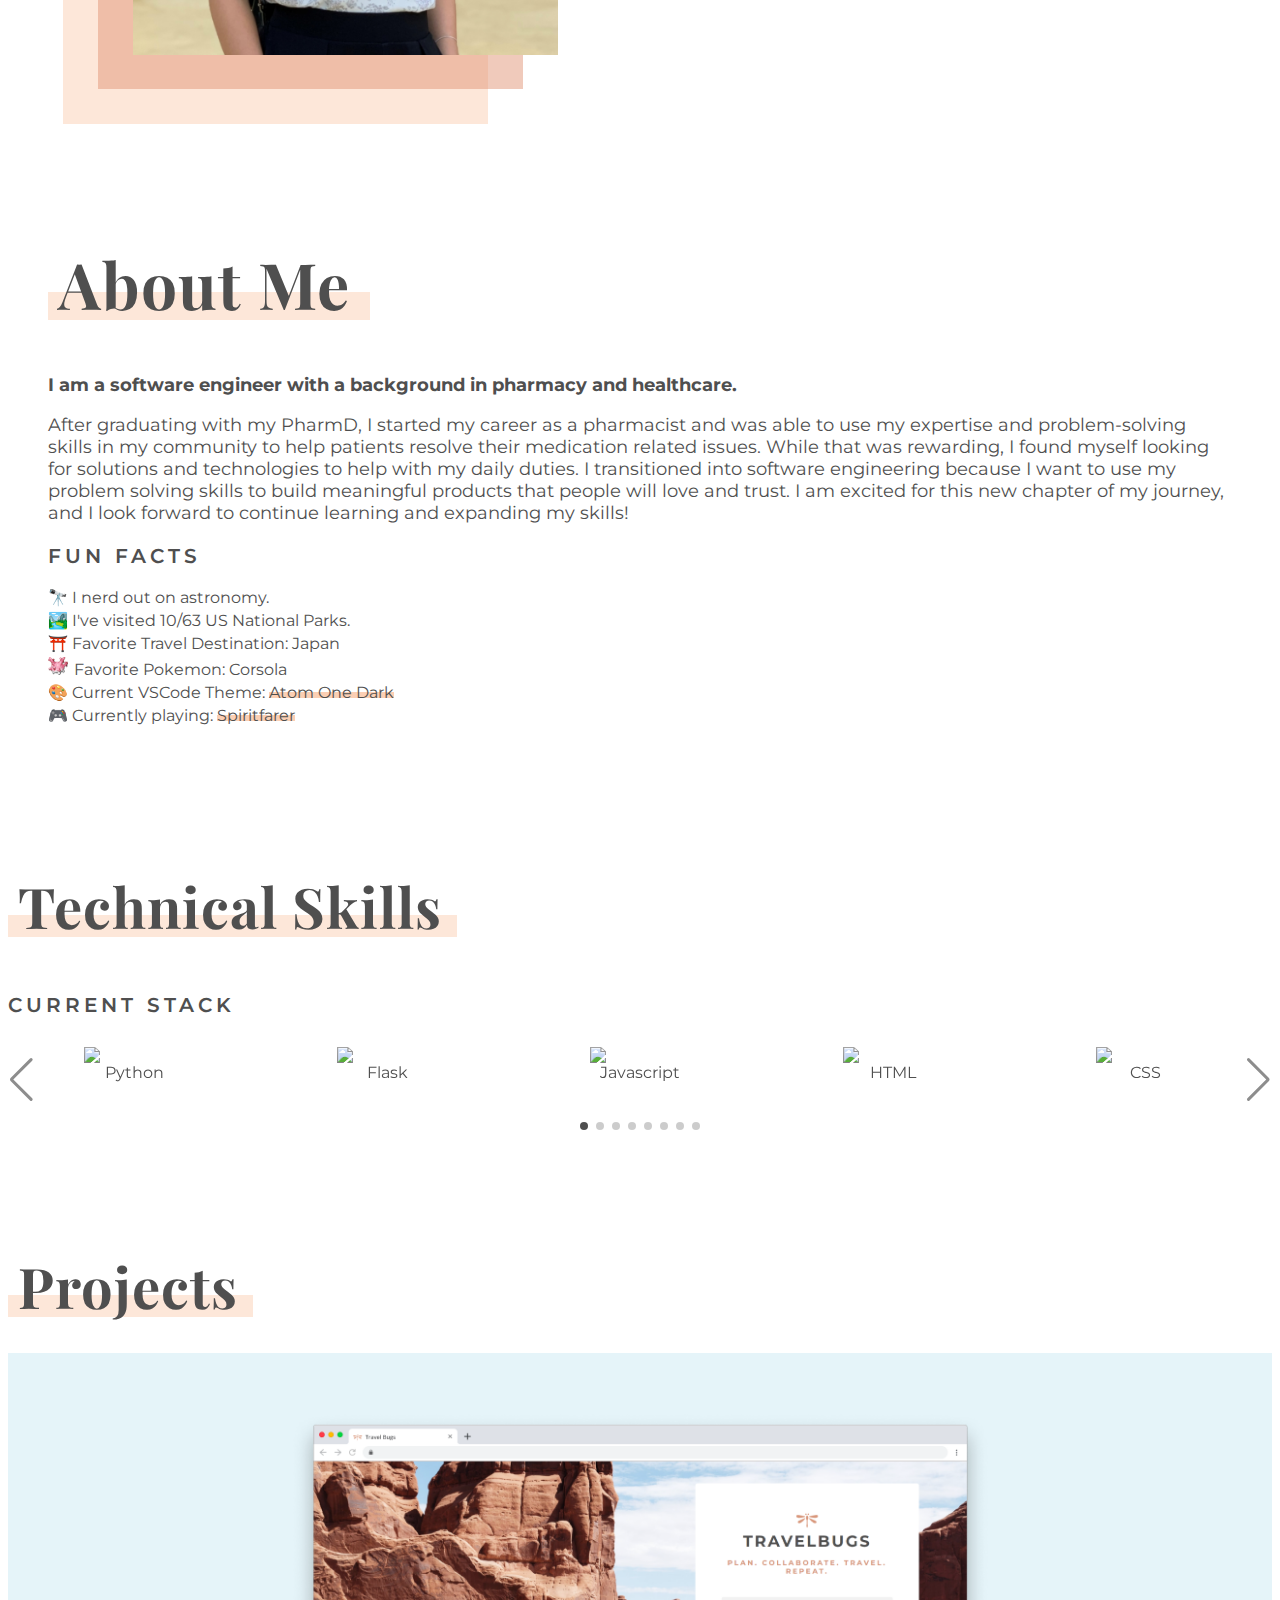
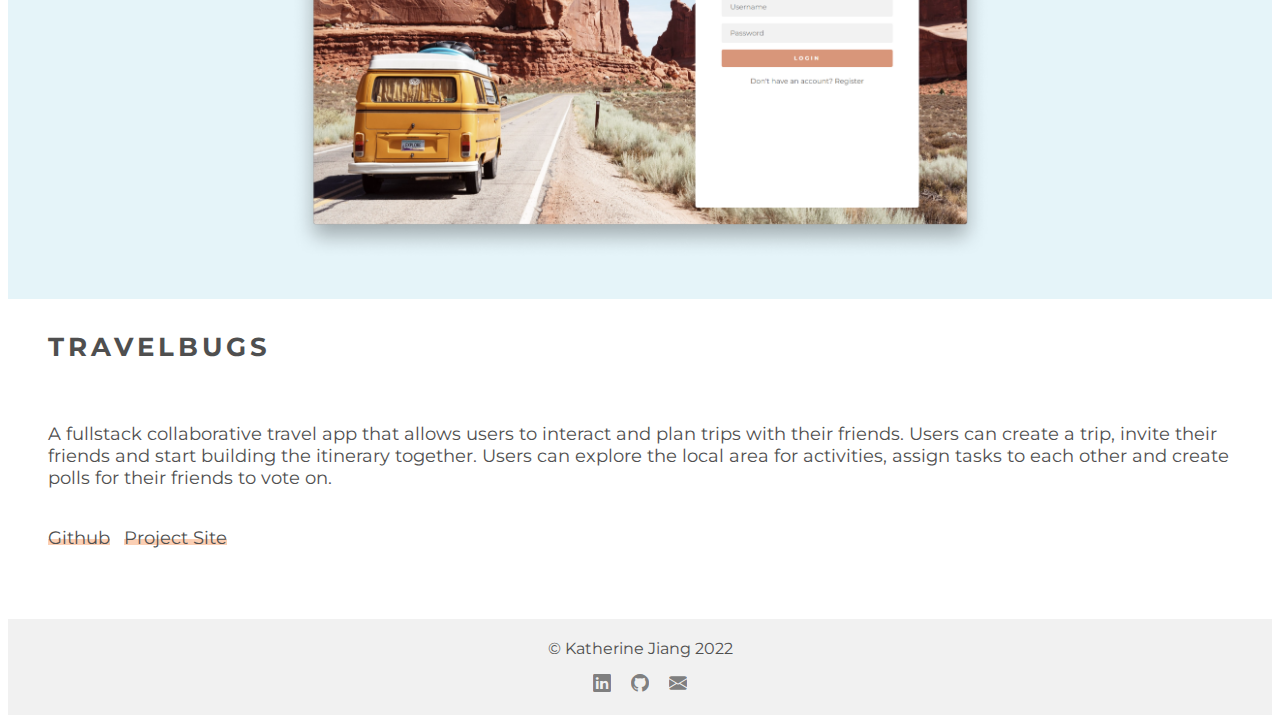
==== commit 563a6abc: "updated styles for mobile responsiveness" ====
--- a/index.html
+++ b/index.html
@@ -88,7 +88,7 @@
               <li>⛩️ Favorite Travel Destination: Japan</li>
               <li><img src="img/icon-corsola.png" class="inline-icon"> Favorite Pokemon: Corsola</li>
               <li>🎨 Current VSCode Theme: <a href="https://marketplace.visualstudio.com/items?itemName=akamud.vscode-theme-onedark" target="_blank" class="link">Atom One Dark</a></li>
-              <li>🎮 Currently playing: <a href="https://www.nintendo.com/store/products/unpacking-switch/" target="_blank" class="link">Unpacking</a></li>
+              <li>🎮 Currently playing: <a href="https://thunderlotusgames.com/spiritfarer/" target="_blank" class="link">Spiritfarer</a></li>
             </ul>
           </div>
         </div>
@@ -191,7 +191,7 @@
       const swiper = new Swiper(".swiper", {
         slidesPerView: 3,
         // spaceBetween: 5,
-        allowTouchMove: false,
+        allowTouchMove: true,
         pagination: {
           el: ".swiper-pagination",
           clickable: true,
--- a/index.css
+++ b/index.css
@@ -49,6 +49,8 @@
   position: absolute;
 }
 
+
+
 h3 {
   font-size: 20px;
   font-weight: 600;
@@ -67,6 +69,14 @@
 
 .display::after {
   height: 28px;
+}
+
+@media (max-width: 480px) {
+  .display, h2 {
+    font-size: 48px;
+    text-align: center;
+    display: block;
+  }
 }
 
 p {
@@ -188,8 +198,13 @@
 .intro-section{
   background-color: var(--primary-color);
   color: white;
-  height: calc(100vh - 65px);
   text-align: center;
+}
+
+@media (min-width: 480px) {
+  .intro-section{
+    height: calc(100vh - 65px);
+  }
 }
 
 .subtitle {
@@ -262,6 +277,29 @@
   opacity: 0.5;
   top: 35px;
   right: 35px;
+}
+
+@media (max-width: 480px) {
+  .shadow-one, .shadow-two{
+    width: 100%;
+    left: 0;
+    right: 0;
+    height: 100px;
+    top: auto;
+  }
+  .shadow-one {
+    bottom: -60px;
+  }
+  .shadow-two {
+    bottom: -30px;
+  }
+  .profile-img-container{
+    min-height: 0;
+    margin-bottom: 100px;
+  }
+  .profile-img {
+    position: relative;
+  }
 }
 
 .inline-icon {
